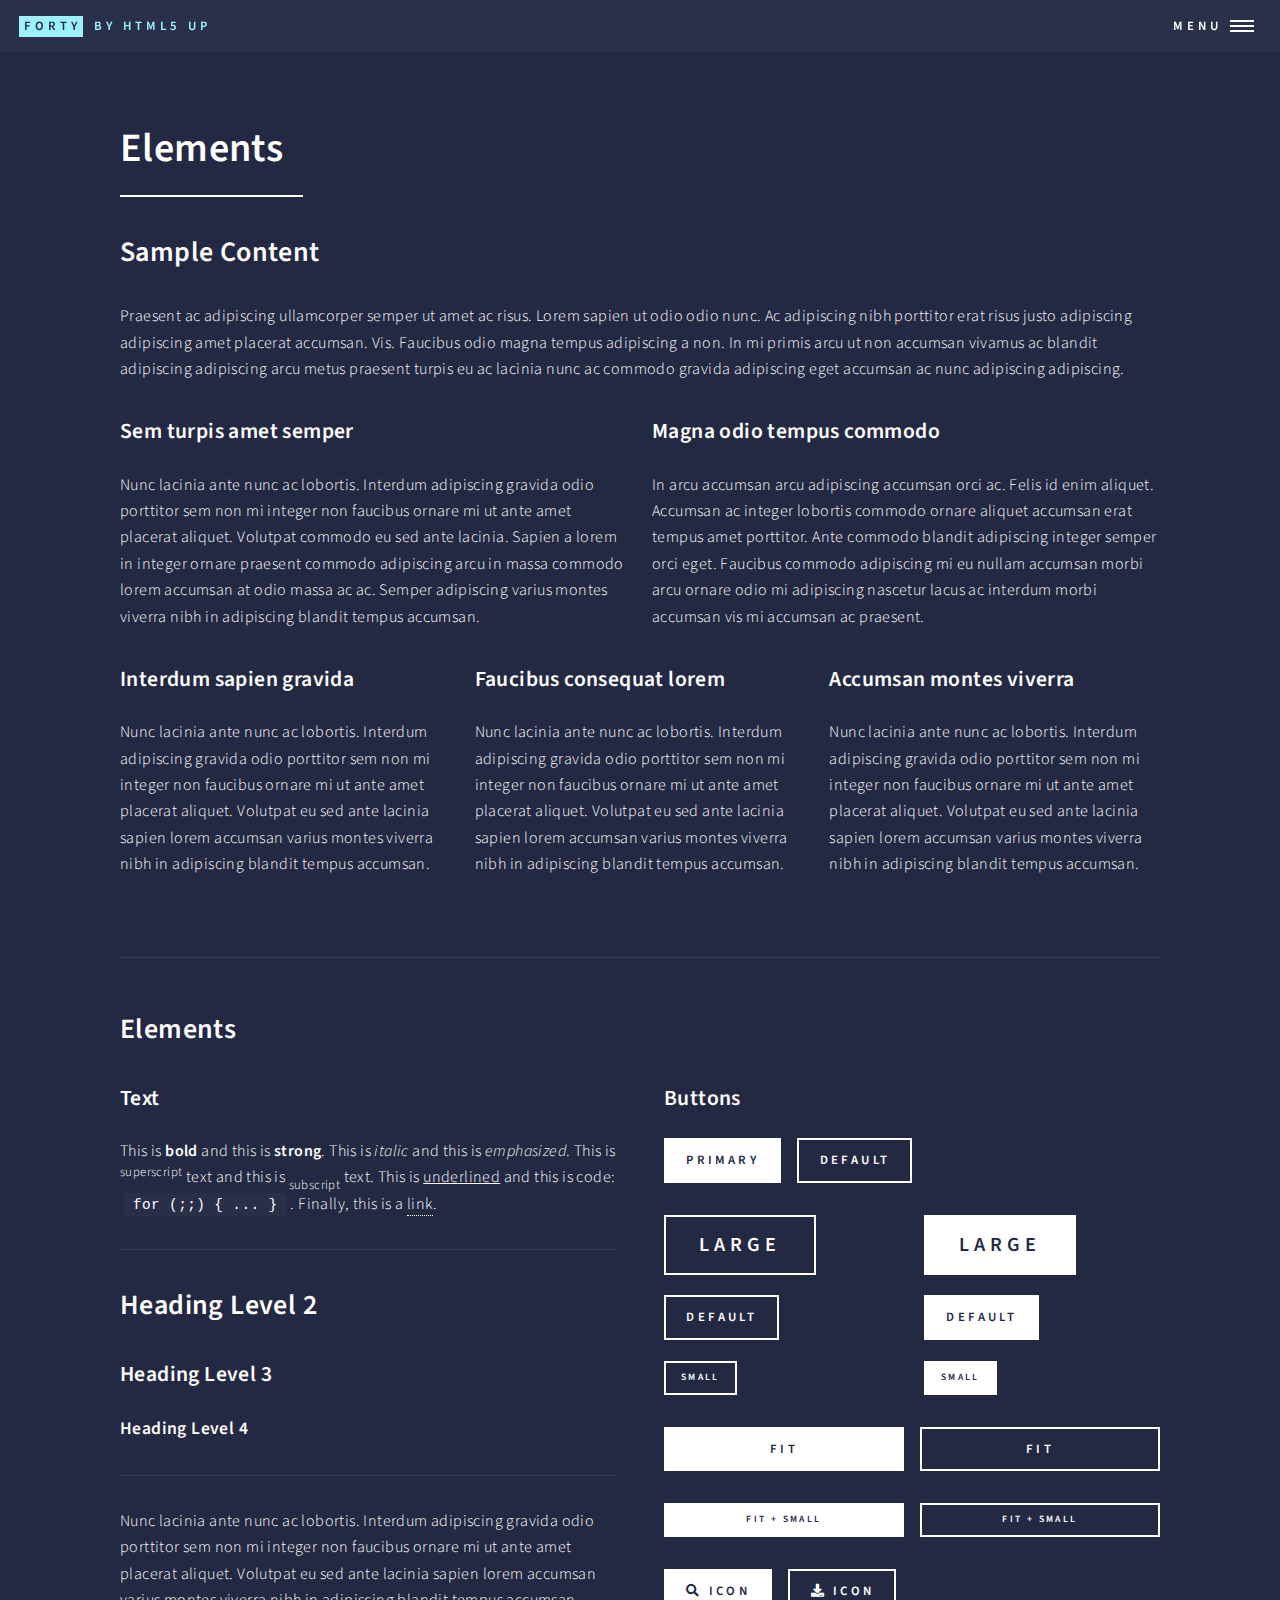
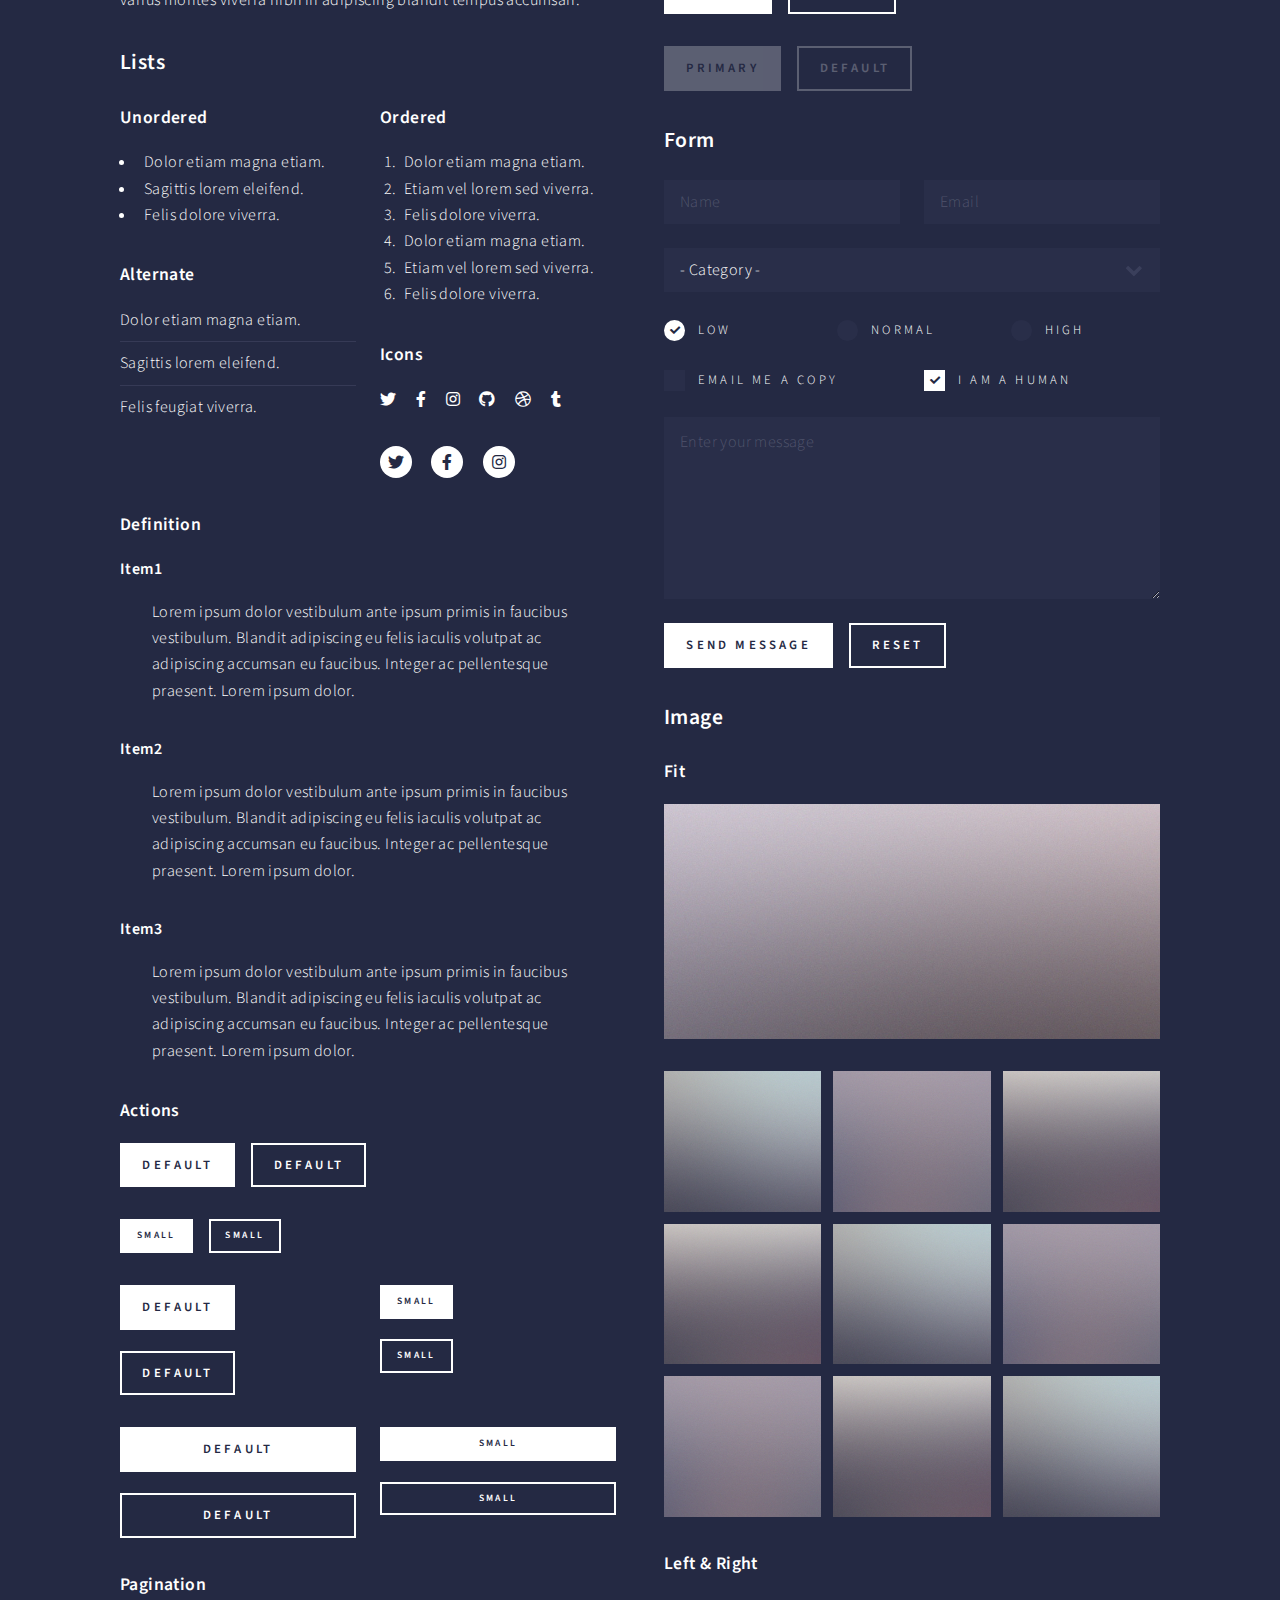
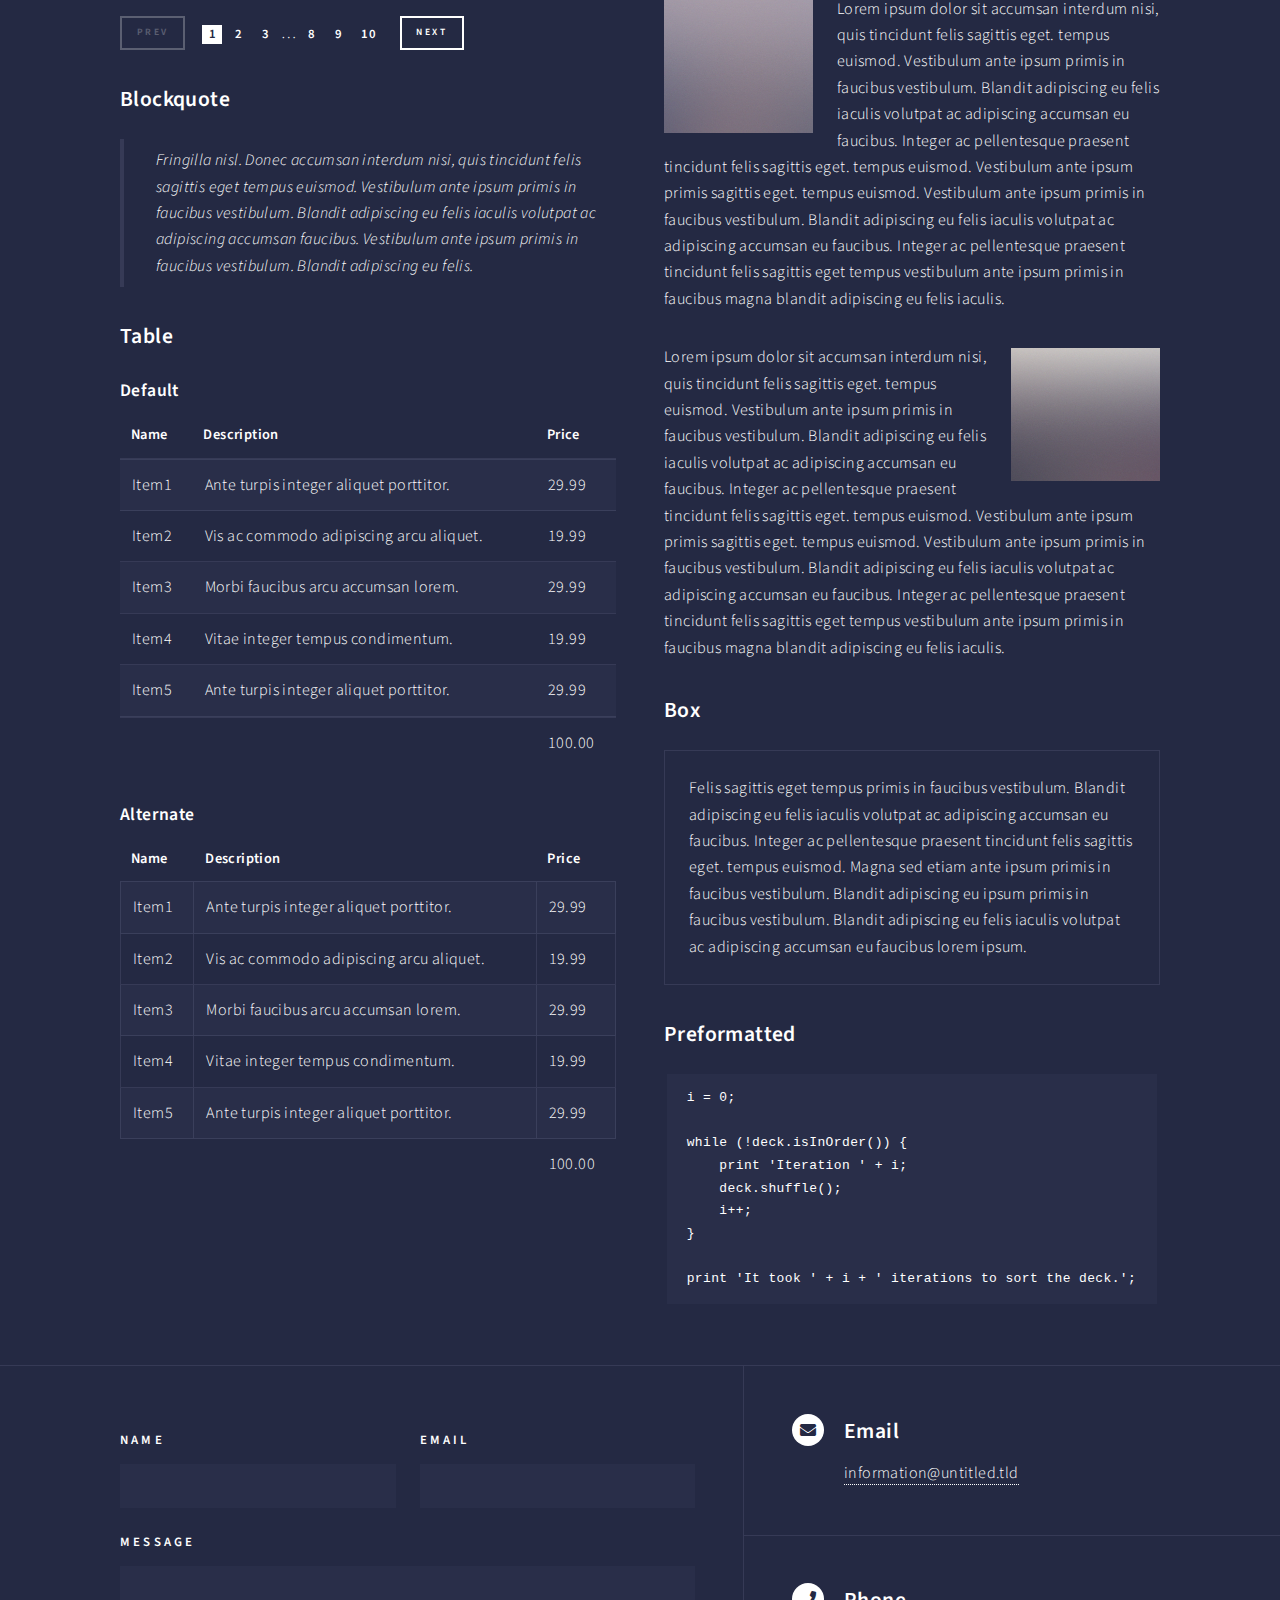
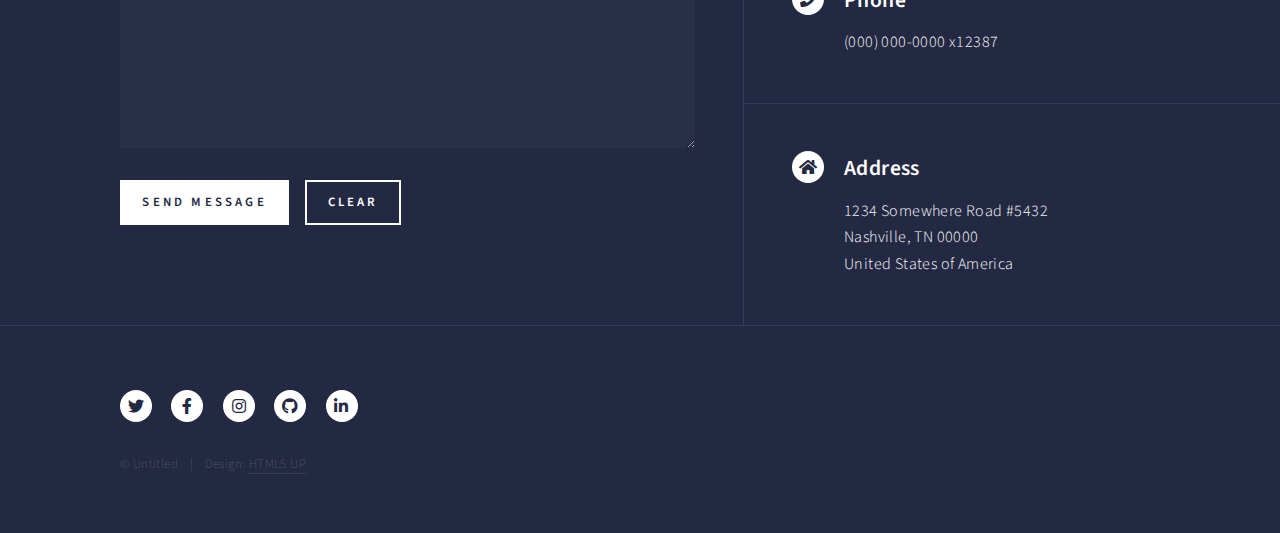
==== elements.html @ a2dc56c3 "update das pastas do template" ====
<!DOCTYPE HTML>
<!--
	Forty by HTML5 UP
	html5up.net | @ajlkn
	Free for personal and commercial use under the CCA 3.0 license (html5up.net/license)
-->
<html>
	<head>
		<title>Elements - Forty by HTML5 UP</title>
		<meta charset="utf-8" />
		<meta name="viewport" content="width=device-width, initial-scale=1, user-scalable=no" />
		<link rel="stylesheet" href="assets/css/main.css" />
		<noscript><link rel="stylesheet" href="assets/css/noscript.css" /></noscript>
	</head>
	<body class="is-preload">

		<!-- Wrapper -->
			<div id="wrapper">

				<!-- Header -->
					<header id="header">
						<a href="index.html" class="logo"><strong>Forty</strong> <span>by HTML5 UP</span></a>
						<nav>
							<a href="#menu">Menu</a>
						</nav>
					</header>

				<!-- Menu -->
					<nav id="menu">
						<ul class="links">
							<li><a href="index.html">Home</a></li>
							<li><a href="landing.html">Landing</a></li>
							<li><a href="generic.html">Generic</a></li>
							<li><a href="elements.html">Elements</a></li>
						</ul>
						<ul class="actions stacked">
							<li><a href="#" class="button primary fit">Get Started</a></li>
							<li><a href="#" class="button fit">Log In</a></li>
						</ul>
					</nav>

				<!-- Main -->
					<div id="main" class="alt">

						<!-- One -->
							<section id="one">
								<div class="inner">
									<header class="major">
										<h1>Elements</h1>
									</header>

									<!-- Content -->
										<h2 id="content">Sample Content</h2>
										<p>Praesent ac adipiscing ullamcorper semper ut amet ac risus. Lorem sapien ut odio odio nunc. Ac adipiscing nibh porttitor erat risus justo adipiscing adipiscing amet placerat accumsan. Vis. Faucibus odio magna tempus adipiscing a non. In mi primis arcu ut non accumsan vivamus ac blandit adipiscing adipiscing arcu metus praesent turpis eu ac lacinia nunc ac commodo gravida adipiscing eget accumsan ac nunc adipiscing adipiscing.</p>
										<div class="row">
											<div class="col-6 col-12-small">
												<h3>Sem turpis amet semper</h3>
												<p>Nunc lacinia ante nunc ac lobortis. Interdum adipiscing gravida odio porttitor sem non mi integer non faucibus ornare mi ut ante amet placerat aliquet. Volutpat commodo eu sed ante lacinia. Sapien a lorem in integer ornare praesent commodo adipiscing arcu in massa commodo lorem accumsan at odio massa ac ac. Semper adipiscing varius montes viverra nibh in adipiscing blandit tempus accumsan.</p>
											</div>
											<div class="col-6 col-12-small">
												<h3>Magna odio tempus commodo</h3>
												<p>In arcu accumsan arcu adipiscing accumsan orci ac. Felis id enim aliquet. Accumsan ac integer lobortis commodo ornare aliquet accumsan erat tempus amet porttitor. Ante commodo blandit adipiscing integer semper orci eget. Faucibus commodo adipiscing mi eu nullam accumsan morbi arcu ornare odio mi adipiscing nascetur lacus ac interdum morbi accumsan vis mi accumsan ac praesent.</p>
											</div>
											<!-- Break -->
											<div class="col-4 col-12-medium">
												<h3>Interdum sapien gravida</h3>
												<p>Nunc lacinia ante nunc ac lobortis. Interdum adipiscing gravida odio porttitor sem non mi integer non faucibus ornare mi ut ante amet placerat aliquet. Volutpat eu sed ante lacinia sapien lorem accumsan varius montes viverra nibh in adipiscing blandit tempus accumsan.</p>
											</div>
											<div class="col-4 col-12-medium">
												<h3>Faucibus consequat lorem</h3>
												<p>Nunc lacinia ante nunc ac lobortis. Interdum adipiscing gravida odio porttitor sem non mi integer non faucibus ornare mi ut ante amet placerat aliquet. Volutpat eu sed ante lacinia sapien lorem accumsan varius montes viverra nibh in adipiscing blandit tempus accumsan.</p>
											</div>
											<div class="col-4 col-12-medium">
												<h3>Accumsan montes viverra</h3>
												<p>Nunc lacinia ante nunc ac lobortis. Interdum adipiscing gravida odio porttitor sem non mi integer non faucibus ornare mi ut ante amet placerat aliquet. Volutpat eu sed ante lacinia sapien lorem accumsan varius montes viverra nibh in adipiscing blandit tempus accumsan.</p>
											</div>
										</div>

									<hr class="major" />

									<!-- Elements -->
										<h2 id="elements">Elements</h2>
										<div class="row gtr-200">
											<div class="col-6 col-12-medium">

												<!-- Text stuff -->
													<h3>Text</h3>
													<p>This is <b>bold</b> and this is <strong>strong</strong>. This is <i>italic</i> and this is <em>emphasized</em>.
													This is <sup>superscript</sup> text and this is <sub>subscript</sub> text.
													This is <u>underlined</u> and this is code: <code>for (;;) { ... }</code>.
													Finally, this is a <a href="#">link</a>.</p>
													<hr />
													<h2>Heading Level 2</h2>
													<h3>Heading Level 3</h3>
													<h4>Heading Level 4</h4>
													<hr />
													<p>Nunc lacinia ante nunc ac lobortis. Interdum adipiscing gravida odio porttitor sem non mi integer non faucibus ornare mi ut ante amet placerat aliquet. Volutpat eu sed ante lacinia sapien lorem accumsan varius montes viverra nibh in adipiscing blandit tempus accumsan.</p>

												<!-- Lists -->
													<h3>Lists</h3>
													<div class="row">
														<div class="col-6 col-12-small">

															<h4>Unordered</h4>
															<ul>
																<li>Dolor etiam magna etiam.</li>
																<li>Sagittis lorem eleifend.</li>
																<li>Felis dolore viverra.</li>
															</ul>

															<h4>Alternate</h4>
															<ul class="alt">
																<li>Dolor etiam magna etiam.</li>
																<li>Sagittis lorem eleifend.</li>
																<li>Felis feugiat viverra.</li>
															</ul>

														</div>
														<div class="col-6 col-12-small">

															<h4>Ordered</h4>
															<ol>
																<li>Dolor etiam magna etiam.</li>
																<li>Etiam vel lorem sed viverra.</li>
																<li>Felis dolore viverra.</li>
																<li>Dolor etiam magna etiam.</li>
																<li>Etiam vel lorem sed viverra.</li>
																<li>Felis dolore viverra.</li>
															</ol>

															<h4>Icons</h4>
															<ul class="icons">
																<li><a href="#" class="icon brands fa-twitter"><span class="label">Twitter</span></a></li>
																<li><a href="#" class="icon brands fa-facebook-f"><span class="label">Facebook</span></a></li>
																<li><a href="#" class="icon brands fa-instagram"><span class="label">Instagram</span></a></li>
																<li><a href="#" class="icon brands fa-github"><span class="label">Github</span></a></li>
																<li><a href="#" class="icon brands fa-dribbble"><span class="label">Dribbble</span></a></li>
																<li><a href="#" class="icon brands fa-tumblr"><span class="label">Tumblr</span></a></li>
															</ul>
															<ul class="icons">
																<li><a href="#" class="icon brands alt fa-twitter"><span class="label">Twitter</span></a></li>
																<li><a href="#" class="icon brands alt fa-facebook-f"><span class="label">Facebook</span></a></li>
																<li><a href="#" class="icon brands alt fa-instagram"><span class="label">Instagram</span></a></li>
															</ul>

														</div>
													</div>
													<h4>Definition</h4>
													<dl>
														<dt>Item1</dt>
														<dd>
															<p>Lorem ipsum dolor vestibulum ante ipsum primis in faucibus vestibulum. Blandit adipiscing eu felis iaculis volutpat ac adipiscing accumsan eu faucibus. Integer ac pellentesque praesent. Lorem ipsum dolor.</p>
														</dd>
														<dt>Item2</dt>
														<dd>
															<p>Lorem ipsum dolor vestibulum ante ipsum primis in faucibus vestibulum. Blandit adipiscing eu felis iaculis volutpat ac adipiscing accumsan eu faucibus. Integer ac pellentesque praesent. Lorem ipsum dolor.</p>
														</dd>
														<dt>Item3</dt>
														<dd>
															<p>Lorem ipsum dolor vestibulum ante ipsum primis in faucibus vestibulum. Blandit adipiscing eu felis iaculis volutpat ac adipiscing accumsan eu faucibus. Integer ac pellentesque praesent. Lorem ipsum dolor.</p>
														</dd>
													</dl>

													<h4>Actions</h4>
													<ul class="actions">
														<li><a href="#" class="button primary">Default</a></li>
														<li><a href="#" class="button">Default</a></li>
													</ul>
													<ul class="actions small">
														<li><a href="#" class="button primary small">Small</a></li>
														<li><a href="#" class="button small">Small</a></li>
													</ul>
													<div class="row">
														<div class="col-6 col-12-small">
															<ul class="actions stacked">
																<li><a href="#" class="button primary">Default</a></li>
																<li><a href="#" class="button">Default</a></li>
															</ul>
														</div>
														<div class="col-6 col-12-small">
															<ul class="actions stacked">
																<li><a href="#" class="button primary small">Small</a></li>
																<li><a href="#" class="button small">Small</a></li>
															</ul>
														</div>
														<div class="col-6 col-12-small">
															<ul class="actions stacked">
																<li><a href="#" class="button primary fit">Default</a></li>
																<li><a href="#" class="button fit">Default</a></li>
															</ul>
														</div>
														<div class="col-6 col-12-small">
															<ul class="actions stacked">
																<li><a href="#" class="button primary small fit">Small</a></li>
																<li><a href="#" class="button small fit">Small</a></li>
															</ul>
														</div>
													</div>

													<h4>Pagination</h4>
													<ul class="pagination">
														<li><span class="button small disabled">Prev</span></li>
														<li><a href="#" class="page active">1</a></li>
														<li><a href="#" class="page">2</a></li>
														<li><a href="#" class="page">3</a></li>
														<li><span>&hellip;</span></li>
														<li><a href="#" class="page">8</a></li>
														<li><a href="#" class="page">9</a></li>
														<li><a href="#" class="page">10</a></li>
														<li><a href="#" class="button small">Next</a></li>
													</ul>

												<!-- Blockquote -->
													<h3>Blockquote</h3>
													<blockquote>Fringilla nisl. Donec accumsan interdum nisi, quis tincidunt felis sagittis eget tempus euismod. Vestibulum ante ipsum primis in faucibus vestibulum. Blandit adipiscing eu felis iaculis volutpat ac adipiscing accumsan faucibus. Vestibulum ante ipsum primis in faucibus vestibulum. Blandit adipiscing eu felis.</blockquote>

												<!-- Table -->
													<h3>Table</h3>

													<h4>Default</h4>
													<div class="table-wrapper">
														<table>
															<thead>
																<tr>
																	<th>Name</th>
																	<th>Description</th>
																	<th>Price</th>
																</tr>
															</thead>
															<tbody>
																<tr>
																	<td>Item1</td>
																	<td>Ante turpis integer aliquet porttitor.</td>
																	<td>29.99</td>
																</tr>
																<tr>
																	<td>Item2</td>
																	<td>Vis ac commodo adipiscing arcu aliquet.</td>
																	<td>19.99</td>
																</tr>
																<tr>
																	<td>Item3</td>
																	<td> Morbi faucibus arcu accumsan lorem.</td>
																	<td>29.99</td>
																</tr>
																<tr>
																	<td>Item4</td>
																	<td>Vitae integer tempus condimentum.</td>
																	<td>19.99</td>
																</tr>
																<tr>
																	<td>Item5</td>
																	<td>Ante turpis integer aliquet porttitor.</td>
																	<td>29.99</td>
																</tr>
															</tbody>
															<tfoot>
																<tr>
																	<td colspan="2"></td>
																	<td>100.00</td>
																</tr>
															</tfoot>
														</table>
													</div>

													<h4>Alternate</h4>
													<div class="table-wrapper">
														<table class="alt">
															<thead>
																<tr>
																	<th>Name</th>
																	<th>Description</th>
																	<th>Price</th>
																</tr>
															</thead>
															<tbody>
																<tr>
																	<td>Item1</td>
																	<td>Ante turpis integer aliquet porttitor.</td>
																	<td>29.99</td>
																</tr>
																<tr>
																	<td>Item2</td>
																	<td>Vis ac commodo adipiscing arcu aliquet.</td>
																	<td>19.99</td>
																</tr>
																<tr>
																	<td>Item3</td>
																	<td> Morbi faucibus arcu accumsan lorem.</td>
																	<td>29.99</td>
																</tr>
																<tr>
																	<td>Item4</td>
																	<td>Vitae integer tempus condimentum.</td>
																	<td>19.99</td>
																</tr>
																<tr>
																	<td>Item5</td>
																	<td>Ante turpis integer aliquet porttitor.</td>
																	<td>29.99</td>
																</tr>
															</tbody>
															<tfoot>
																<tr>
																	<td colspan="2"></td>
																	<td>100.00</td>
																</tr>
															</tfoot>
														</table>
													</div>

											</div>
											<div class="col-6 col-12-medium">

												<!-- Buttons -->
													<h3>Buttons</h3>
													<ul class="actions">
														<li><a href="#" class="button primary">Primary</a></li>
														<li><a href="#" class="button">Default</a></li>
													</ul>
													<div class="row">
														<div class="col-6 col-12-xsmall">
															<ul class="actions stacked">
																<li><a href="#" class="button large">Large</a></li>
																<li><a href="#" class="button">Default</a></li>
																<li><a href="#" class="button small">Small</a></li>
															</ul>
														</div>
														<div class="col-6 col-12-xsmall">
															<ul class="actions stacked">
																<li><a href="#" class="button primary large">Large</a></li>
																<li><a href="#" class="button primary">Default</a></li>
																<li><a href="#" class="button primary small">Small</a></li>
															</ul>
														</div>
													</div>
													<ul class="actions fit">
														<li><a href="#" class="button primary fit">Fit</a></li>
														<li><a href="#" class="button fit">Fit</a></li>
													</ul>
													<ul class="actions fit small">
														<li><a href="#" class="button primary fit small">Fit + Small</a></li>
														<li><a href="#" class="button fit small">Fit + Small</a></li>
													</ul>
													<ul class="actions">
														<li><a href="#" class="button primary icon solid fa-search">Icon</a></li>
														<li><a href="#" class="button icon solid fa-download">Icon</a></li>
													</ul>
													<ul class="actions">
														<li><span class="button primary disabled">Primary</span></li>
														<li><span class="button disabled">Default</span></li>
													</ul>

												<!-- Form -->
													<h3>Form</h3>

													<form method="post" action="#">
														<div class="row gtr-uniform">
															<div class="col-6 col-12-xsmall">
																<input type="text" name="demo-name" id="demo-name" value="" placeholder="Name" />
															</div>
															<div class="col-6 col-12-xsmall">
																<input type="email" name="demo-email" id="demo-email" value="" placeholder="Email" />
															</div>
															<!-- Break -->
															<div class="col-12">
																<select name="demo-category" id="demo-category">
																	<option value="">- Category -</option>
																	<option value="1">Manufacturing</option>
																	<option value="1">Shipping</option>
																	<option value="1">Administration</option>
																	<option value="1">Human Resources</option>
																</select>
															</div>
															<!-- Break -->
															<div class="col-4 col-12-small">
																<input type="radio" id="demo-priority-low" name="demo-priority" checked>
																<label for="demo-priority-low">Low</label>
															</div>
															<div class="col-4 col-12-small">
																<input type="radio" id="demo-priority-normal" name="demo-priority">
																<label for="demo-priority-normal">Normal</label>
															</div>
															<div class="col-4 col-12-small">
																<input type="radio" id="demo-priority-high" name="demo-priority">
																<label for="demo-priority-high">High</label>
															</div>
															<!-- Break -->
															<div class="col-6 col-12-small">
																<input type="checkbox" id="demo-copy" name="demo-copy">
																<label for="demo-copy">Email me a copy</label>
															</div>
															<div class="col-6 col-12-small">
																<input type="checkbox" id="demo-human" name="demo-human" checked>
																<label for="demo-human">I am a human</label>
															</div>
															<!-- Break -->
															<div class="col-12">
																<textarea name="demo-message" id="demo-message" placeholder="Enter your message" rows="6"></textarea>
															</div>
															<!-- Break -->
															<div class="col-12">
																<ul class="actions">
																	<li><input type="submit" value="Send Message" class="primary" /></li>
																	<li><input type="reset" value="Reset" /></li>
																</ul>
															</div>
														</div>
													</form>

												<!-- Image -->
													<h3>Image</h3>

													<h4>Fit</h4>
													<span class="image fit"><img src="images/pic03.jpg" alt="" /></span>
													<div class="box alt">
														<div class="row gtr-50 gtr-uniform">
															<div class="col-4"><span class="image fit"><img src="images/pic08.jpg" alt="" /></span></div>
															<div class="col-4"><span class="image fit"><img src="images/pic09.jpg" alt="" /></span></div>
															<div class="col-4"><span class="image fit"><img src="images/pic10.jpg" alt="" /></span></div>
															<!-- Break -->
															<div class="col-4"><span class="image fit"><img src="images/pic10.jpg" alt="" /></span></div>
															<div class="col-4"><span class="image fit"><img src="images/pic08.jpg" alt="" /></span></div>
															<div class="col-4"><span class="image fit"><img src="images/pic09.jpg" alt="" /></span></div>
															<!-- Break -->
															<div class="col-4"><span class="image fit"><img src="images/pic09.jpg" alt="" /></span></div>
															<div class="col-4"><span class="image fit"><img src="images/pic10.jpg" alt="" /></span></div>
															<div class="col-4"><span class="image fit"><img src="images/pic08.jpg" alt="" /></span></div>
														</div>
													</div>

													<h4>Left &amp; Right</h4>
													<p><span class="image left"><img src="images/pic09.jpg" alt="" /></span>Lorem ipsum dolor sit accumsan interdum nisi, quis tincidunt felis sagittis eget. tempus euismod. Vestibulum ante ipsum primis in faucibus vestibulum. Blandit adipiscing eu felis iaculis volutpat ac adipiscing accumsan eu faucibus. Integer ac pellentesque praesent tincidunt felis sagittis eget. tempus euismod. Vestibulum ante ipsum primis sagittis eget. tempus euismod. Vestibulum ante ipsum primis in faucibus vestibulum. Blandit adipiscing eu felis iaculis volutpat ac adipiscing accumsan eu faucibus. Integer ac pellentesque praesent tincidunt felis sagittis eget tempus vestibulum ante ipsum primis in faucibus magna blandit adipiscing eu felis iaculis.</p>
													<p><span class="image right"><img src="images/pic10.jpg" alt="" /></span>Lorem ipsum dolor sit accumsan interdum nisi, quis tincidunt felis sagittis eget. tempus euismod. Vestibulum ante ipsum primis in faucibus vestibulum. Blandit adipiscing eu felis iaculis volutpat ac adipiscing accumsan eu faucibus. Integer ac pellentesque praesent tincidunt felis sagittis eget. tempus euismod. Vestibulum ante ipsum primis sagittis eget. tempus euismod. Vestibulum ante ipsum primis in faucibus vestibulum. Blandit adipiscing eu felis iaculis volutpat ac adipiscing accumsan eu faucibus. Integer ac pellentesque praesent tincidunt felis sagittis eget tempus vestibulum ante ipsum primis in faucibus magna blandit adipiscing eu felis iaculis.</p>

												<!-- Box -->
													<h3>Box</h3>
													<div class="box">
														<p>Felis sagittis eget tempus primis in faucibus vestibulum. Blandit adipiscing eu felis iaculis volutpat ac adipiscing accumsan eu faucibus. Integer ac pellentesque praesent tincidunt felis sagittis eget. tempus euismod. Magna sed etiam ante ipsum primis in faucibus vestibulum. Blandit adipiscing eu ipsum primis in faucibus vestibulum. Blandit adipiscing eu felis iaculis volutpat ac adipiscing accumsan eu faucibus lorem ipsum.</p>
													</div>

												<!-- Preformatted Code -->
													<h3>Preformatted</h3>
													<pre><code>i = 0;

while (!deck.isInOrder()) {
    print 'Iteration ' + i;
    deck.shuffle();
    i++;
}

print 'It took ' + i + ' iterations to sort the deck.';
</code></pre>

											</div>
										</div>

								</div>
							</section>

					</div>

				<!-- Contact -->
					<section id="contact">
						<div class="inner">
							<section>
								<form method="post" action="#">
									<div class="fields">
										<div class="field half">
											<label for="name">Name</label>
											<input type="text" name="name" id="name" />
										</div>
										<div class="field half">
											<label for="email">Email</label>
											<input type="text" name="email" id="email" />
										</div>
										<div class="field">
											<label for="message">Message</label>
											<textarea name="message" id="message" rows="6"></textarea>
										</div>
									</div>
									<ul class="actions">
										<li><input type="submit" value="Send Message" class="primary" /></li>
										<li><input type="reset" value="Clear" /></li>
									</ul>
								</form>
							</section>
							<section class="split">
								<section>
									<div class="contact-method">
										<span class="icon solid alt fa-envelope"></span>
										<h3>Email</h3>
										<a href="#">information@untitled.tld</a>
									</div>
								</section>
								<section>
									<div class="contact-method">
										<span class="icon solid alt fa-phone"></span>
										<h3>Phone</h3>
										<span>(000) 000-0000 x12387</span>
									</div>
								</section>
								<section>
									<div class="contact-method">
										<span class="icon solid alt fa-home"></span>
										<h3>Address</h3>
										<span>1234 Somewhere Road #5432<br />
										Nashville, TN 00000<br />
										United States of America</span>
									</div>
								</section>
							</section>
						</div>
					</section>

				<!-- Footer -->
					<footer id="footer">
						<div class="inner">
							<ul class="icons">
								<li><a href="#" class="icon brands alt fa-twitter"><span class="label">Twitter</span></a></li>
								<li><a href="#" class="icon brands alt fa-facebook-f"><span class="label">Facebook</span></a></li>
								<li><a href="#" class="icon brands alt fa-instagram"><span class="label">Instagram</span></a></li>
								<li><a href="#" class="icon brands alt fa-github"><span class="label">GitHub</span></a></li>
								<li><a href="#" class="icon brands alt fa-linkedin-in"><span class="label">LinkedIn</span></a></li>
							</ul>
							<ul class="copyright">
								<li>&copy; Untitled</li><li>Design: <a href="https://html5up.net">HTML5 UP</a></li>
							</ul>
						</div>
					</footer>

			</div>

		<!-- Scripts -->
			<script src="assets/js/jquery.min.js"></script>
			<script src="assets/js/jquery.scrolly.min.js"></script>
			<script src="assets/js/jquery.scrollex.min.js"></script>
			<script src="assets/js/browser.min.js"></script>
			<script src="assets/js/breakpoints.min.js"></script>
			<script src="assets/js/util.js"></script>
			<script src="assets/js/main.js"></script>

	</body>
</html>
---- assets/css/main.css ----
@import url(fontawesome-all.min.css);
@import url("https://fonts.googleapis.com/css?family=Source+Sans+Pro:300,300italic,600,600italic");

/*
	Forty by HTML5 UP
	html5up.net | @ajlkn
	Free for personal and commercial use under the CCA 3.0 license (html5up.net/license)
*/

html, body, div, span, applet, object,
iframe, h1, h2, h3, h4, h5, h6, p, blockquote,
pre, a, abbr, acronym, address, big, cite,
code, del, dfn, em, img, ins, kbd, q, s, samp,
small, strike, strong, sub, sup, tt, var, b,
u, i, center, dl, dt, dd, ol, ul, li, fieldset,
form, label, legend, table, caption, tbody,
tfoot, thead, tr, th, td, article, aside,
canvas, details, embed, figure, figcaption,
footer, header, hgroup, menu, nav, output, ruby,
section, summary, time, mark, audio, video {
	margin: 0;
	padding: 0;
	border: 0;
	font-size: 100%;
	font: inherit;
	vertical-align: baseline;}

article, aside, details, figcaption, figure,
footer, header, hgroup, menu, nav, section {
	display: block;}

body {
	line-height: 1;
}

ol, ul {
	list-style: none;
}

blockquote, q {
	quotes: none;
}

	blockquote:before, blockquote:after, q:before, q:after {
		content: '';
		content: none;
	}

table {
	border-collapse: collapse;
	border-spacing: 0;
}

body {
	-webkit-text-size-adjust: none;
}

mark {
	background-color: transparent;
	color: inherit;
}

input::-moz-focus-inner {
	border: 0;
	padding: 0;
}

input, select, textarea {
	-moz-appearance: none;
	-webkit-appearance: none;
	-ms-appearance: none;
	appearance: none;
}

/* Basic */

	@-ms-viewport {
		width: device-width;
	}

	body {
		-ms-overflow-style: scrollbar;
	}

	@media screen and (max-width: 480px) {

		html, body {
			min-width: 320px;
		}

	}

	html {
		box-sizing: border-box;
	}

	*, *:before, *:after {
		box-sizing: inherit;
	}

	body {
		background: #242943;
	}

		body.is-preload *, body.is-preload *:before, body.is-preload *:after {
			-moz-animation: none !important;
			-webkit-animation: none !important;
			-ms-animation: none !important;
			animation: none !important;
			-moz-transition: none !important;
			-webkit-transition: none !important;
			-ms-transition: none !important;
			transition: none !important;
		}

/* Type */

	body, input, select, textarea {
		color: #ffffff;
		font-family: "Source Sans Pro", Helvetica, sans-serif;
		font-size: 17pt;
		font-weight: 300;
		letter-spacing: 0.025em;
		line-height: 1.65;
	}

		@media screen and (max-width: 1680px) {

			body, input, select, textarea {
				font-size: 14pt;
			}

		}

		@media screen and (max-width: 1280px) {

			body, input, select, textarea {
				font-size: 12pt;
			}

		}

		@media screen and (max-width: 360px) {

			body, input, select, textarea {
				font-size: 11pt;
			}

		}

	a {
		-moz-transition: color 0.2s ease-in-out, border-bottom-color 0.2s ease-in-out;
		-webkit-transition: color 0.2s ease-in-out, border-bottom-color 0.2s ease-in-out;
		-ms-transition: color 0.2s ease-in-out, border-bottom-color 0.2s ease-in-out;
		transition: color 0.2s ease-in-out, border-bottom-color 0.2s ease-in-out;
		border-bottom: dotted 1px;
		color: inherit;
		text-decoration: none;
	}

		a:hover {
			border-bottom-color: transparent;
			color: #9bf1ff !important;
		}

		a:active {
			color: #53e3fb !important;
		}

	strong, b {
		color: #ffffff;
		font-weight: 600;
	}

	em, i {
		font-style: italic;
	}

	p {
		margin: 0 0 2em 0;
	}

	h1, h2, h3, h4, h5, h6 {
		color: #ffffff;
		font-weight: 600;
		line-height: 1.65;
		margin: 0 0 1em 0;
	}

		h1 a, h2 a, h3 a, h4 a, h5 a, h6 a {
			color: inherit;
			border-bottom: 0;
		}

	h1 {
		font-size: 2.5em;
	}

	h2 {
		font-size: 1.75em;
	}

	h3 {
		font-size: 1.35em;
	}

	h4 {
		font-size: 1.1em;
	}

	h5 {
		font-size: 0.9em;
	}

	h6 {
		font-size: 0.7em;
	}

	@media screen and (max-width: 736px) {

		h1 {
			font-size: 2em;
		}

		h2 {
			font-size: 1.5em;
		}

		h3 {
			font-size: 1.25em;
		}

	}

	sub {
		font-size: 0.8em;
		position: relative;
		top: 0.5em;
	}

	sup {
		font-size: 0.8em;
		position: relative;
		top: -0.5em;
	}

	blockquote {
		border-left: solid 4px rgba(212, 212, 255, 0.1);
		font-style: italic;
		margin: 0 0 2em 0;
		padding: 0.5em 0 0.5em 2em;
	}

	code {
		background: rgba(212, 212, 255, 0.035);
		font-family: "Courier New", monospace;
		font-size: 0.9em;
		margin: 0 0.25em;
		padding: 0.25em 0.65em;
	}

	pre {
		-webkit-overflow-scrolling: touch;
		font-family: "Courier New", monospace;
		font-size: 0.9em;
		margin: 0 0 2em 0;
	}

		pre code {
			display: block;
			line-height: 1.75;
			padding: 1em 1.5em;
			overflow-x: auto;
		}

	hr {
		border: 0;
		border-bottom: solid 1px rgba(212, 212, 255, 0.1);
		margin: 2em 0;
	}

		hr.major {
			margin: 3em 0;
		}

	.align-left {
		text-align: left;
	}

	.align-center {
		text-align: center;
	}

	.align-right {
		text-align: right;
	}

/* Row */

	.row {
		display: flex;
		flex-wrap: wrap;
		box-sizing: border-box;
		align-items: stretch;
	}

		.row > * {
			box-sizing: border-box;
		}

		.row.gtr-uniform > * > :last-child {
			margin-bottom: 0;
		}

		.row.aln-left {
			justify-content: flex-start;
		}

		.row.aln-center {
			justify-content: center;
		}

		.row.aln-right {
			justify-content: flex-end;
		}

		.row.aln-top {
			align-items: flex-start;
		}

		.row.aln-middle {
			align-items: center;
		}

		.row.aln-bottom {
			align-items: flex-end;
		}

		.row > .imp {
			order: -1;
		}

		.row > .col-1 {
			width: 8.33333%;
		}

		.row > .off-1 {
			margin-left: 8.33333%;
		}

		.row > .col-2 {
			width: 16.66667%;
		}

		.row > .off-2 {
			margin-left: 16.66667%;
		}

		.row > .col-3 {
			width: 25%;
		}

		.row > .off-3 {
			margin-left: 25%;
		}

		.row > .col-4 {
			width: 33.33333%;
		}

		.row > .off-4 {
			margin-left: 33.33333%;
		}

		.row > .col-5 {
			width: 41.66667%;
		}

		.row > .off-5 {
			margin-left: 41.66667%;
		}

		.row > .col-6 {
			width: 50%;
		}

		.row > .off-6 {
			margin-left: 50%;
		}

		.row > .col-7 {
			width: 58.33333%;
		}

		.row > .off-7 {
			margin-left: 58.33333%;
		}

		.row > .col-8 {
			width: 66.66667%;
		}

		.row > .off-8 {
			margin-left: 66.66667%;
		}

		.row > .col-9 {
			width: 75%;
		}

		.row > .off-9 {
			margin-left: 75%;
		}

		.row > .col-10 {
			width: 83.33333%;
		}

		.row > .off-10 {
			margin-left: 83.33333%;
		}

		.row > .col-11 {
			width: 91.66667%;
		}

		.row > .off-11 {
			margin-left: 91.66667%;
		}

		.row > .col-12 {
			width: 100%;
		}

		.row > .off-12 {
			margin-left: 100%;
		}

		.row.gtr-0 {
			margin-top: 0;
			margin-left: 0em;
		}

			.row.gtr-0 > * {
				padding: 0 0 0 0em;
			}

			.row.gtr-0.gtr-uniform {
				margin-top: 0em;
			}

				.row.gtr-0.gtr-uniform > * {
					padding-top: 0em;
				}

		.row.gtr-25 {
			margin-top: 0;
			margin-left: -0.5em;
		}

			.row.gtr-25 > * {
				padding: 0 0 0 0.5em;
			}

			.row.gtr-25.gtr-uniform {
				margin-top: -0.5em;
			}

				.row.gtr-25.gtr-uniform > * {
					padding-top: 0.5em;
				}

		.row.gtr-50 {
			margin-top: 0;
			margin-left: -1em;
		}

			.row.gtr-50 > * {
				padding: 0 0 0 1em;
			}

			.row.gtr-50.gtr-uniform {
				margin-top: -1em;
			}

				.row.gtr-50.gtr-uniform > * {
					padding-top: 1em;
				}

		.row {
			margin-top: 0;
			margin-left: -2em;
		}

			.row > * {
				padding: 0 0 0 2em;
			}

			.row.gtr-uniform {
				margin-top: -2em;
			}

				.row.gtr-uniform > * {
					padding-top: 2em;
				}

		.row.gtr-150 {
			margin-top: 0;
			margin-left: -3em;
		}

			.row.gtr-150 > * {
				padding: 0 0 0 3em;
			}

			.row.gtr-150.gtr-uniform {
				margin-top: -3em;
			}

				.row.gtr-150.gtr-uniform > * {
					padding-top: 3em;
				}

		.row.gtr-200 {
			margin-top: 0;
			margin-left: -4em;
		}

			.row.gtr-200 > * {
				padding: 0 0 0 4em;
			}

			.row.gtr-200.gtr-uniform {
				margin-top: -4em;
			}

				.row.gtr-200.gtr-uniform > * {
					padding-top: 4em;
				}

		@media screen and (max-width: 1680px) {

			.row {
				display: flex;
				flex-wrap: wrap;
				box-sizing: border-box;
				align-items: stretch;
			}

				.row > * {
					box-sizing: border-box;
				}

				.row.gtr-uniform > * > :last-child {
					margin-bottom: 0;
				}

				.row.aln-left {
					justify-content: flex-start;
				}

				.row.aln-center {
					justify-content: center;
				}

				.row.aln-right {
					justify-content: flex-end;
				}

				.row.aln-top {
					align-items: flex-start;
				}

				.row.aln-middle {
					align-items: center;
				}

				.row.aln-bottom {
					align-items: flex-end;
				}

				.row > .imp-xlarge {
					order: -1;
				}

				.row > .col-1-xlarge {
					width: 8.33333%;
				}

				.row > .off-1-xlarge {
					margin-left: 8.33333%;
				}

				.row > .col-2-xlarge {
					width: 16.66667%;
				}

				.row > .off-2-xlarge {
					margin-left: 16.66667%;
				}

				.row > .col-3-xlarge {
					width: 25%;
				}

				.row > .off-3-xlarge {
					margin-left: 25%;
				}

				.row > .col-4-xlarge {
					width: 33.33333%;
				}

				.row > .off-4-xlarge {
					margin-left: 33.33333%;
				}

				.row > .col-5-xlarge {
					width: 41.66667%;
				}

				.row > .off-5-xlarge {
					margin-left: 41.66667%;
				}

				.row > .col-6-xlarge {
					width: 50%;
				}

				.row > .off-6-xlarge {
					margin-left: 50%;
				}

				.row > .col-7-xlarge {
					width: 58.33333%;
				}

				.row > .off-7-xlarge {
					margin-left: 58.33333%;
				}

				.row > .col-8-xlarge {
					width: 66.66667%;
				}

				.row > .off-8-xlarge {
					margin-left: 66.66667%;
				}

				.row > .col-9-xlarge {
					width: 75%;
				}

				.row > .off-9-xlarge {
					margin-left: 75%;
				}

				.row > .col-10-xlarge {
					width: 83.33333%;
				}

				.row > .off-10-xlarge {
					margin-left: 83.33333%;
				}

				.row > .col-11-xlarge {
					width: 91.66667%;
				}

				.row > .off-11-xlarge {
					margin-left: 91.66667%;
				}

				.row > .col-12-xlarge {
					width: 100%;
				}

				.row > .off-12-xlarge {
					margin-left: 100%;
				}

				.row.gtr-0 {
					margin-top: 0;
					margin-left: 0em;
				}

					.row.gtr-0 > * {
						padding: 0 0 0 0em;
					}

					.row.gtr-0.gtr-uniform {
						margin-top: 0em;
					}

						.row.gtr-0.gtr-uniform > * {
							padding-top: 0em;
						}

				.row.gtr-25 {
					margin-top: 0;
					margin-left: -0.5em;
				}

					.row.gtr-25 > * {
						padding: 0 0 0 0.5em;
					}

					.row.gtr-25.gtr-uniform {
						margin-top: -0.5em;
					}

						.row.gtr-25.gtr-uniform > * {
							padding-top: 0.5em;
						}

				.row.gtr-50 {
					margin-top: 0;
					margin-left: -1em;
				}

					.row.gtr-50 > * {
						padding: 0 0 0 1em;
					}

					.row.gtr-50.gtr-uniform {
						margin-top: -1em;
					}

						.row.gtr-50.gtr-uniform > * {
							padding-top: 1em;
						}

				.row {
					margin-top: 0;
					margin-left: -2em;
				}

					.row > * {
						padding: 0 0 0 2em;
					}

					.row.gtr-uniform {
						margin-top: -2em;
					}

						.row.gtr-uniform > * {
							padding-top: 2em;
						}

				.row.gtr-150 {
					margin-top: 0;
					margin-left: -3em;
				}

					.row.gtr-150 > * {
						padding: 0 0 0 3em;
					}

					.row.gtr-150.gtr-uniform {
						margin-top: -3em;
					}

						.row.gtr-150.gtr-uniform > * {
							padding-top: 3em;
						}

				.row.gtr-200 {
					margin-top: 0;
					margin-left: -4em;
				}

					.row.gtr-200 > * {
						padding: 0 0 0 4em;
					}

					.row.gtr-200.gtr-uniform {
						margin-top: -4em;
					}

						.row.gtr-200.gtr-uniform > * {
							padding-top: 4em;
						}

		}

		@media screen and (max-width: 1280px) {

			.row {
				display: flex;
				flex-wrap: wrap;
				box-sizing: border-box;
				align-items: stretch;
			}

				.row > * {
					box-sizing: border-box;
				}

				.row.gtr-uniform > * > :last-child {
					margin-bottom: 0;
				}

				.row.aln-left {
					justify-content: flex-start;
				}

				.row.aln-center {
					justify-content: center;
				}

				.row.aln-right {
					justify-content: flex-end;
				}

				.row.aln-top {
					align-items: flex-start;
				}

				.row.aln-middle {
					align-items: center;
				}

				.row.aln-bottom {
					align-items: flex-end;
				}

				.row > .imp-large {
					order: -1;
				}

				.row > .col-1-large {
					width: 8.33333%;
				}

				.row > .off-1-large {
					margin-left: 8.33333%;
				}

				.row > .col-2-large {
					width: 16.66667%;
				}

				.row > .off-2-large {
					margin-left: 16.66667%;
				}

				.row > .col-3-large {
					width: 25%;
				}

				.row > .off-3-large {
					margin-left: 25%;
				}

				.row > .col-4-large {
					width: 33.33333%;
				}

				.row > .off-4-large {
					margin-left: 33.33333%;
				}

				.row > .col-5-large {
					width: 41.66667%;
				}

				.row > .off-5-large {
					margin-left: 41.66667%;
				}

				.row > .col-6-large {
					width: 50%;
				}

				.row > .off-6-large {
					margin-left: 50%;
				}

				.row > .col-7-large {
					width: 58.33333%;
				}

				.row > .off-7-large {
					margin-left: 58.33333%;
				}

				.row > .col-8-large {
					width: 66.66667%;
				}

				.row > .off-8-large {
					margin-left: 66.66667%;
				}

				.row > .col-9-large {
					width: 75%;
				}

				.row > .off-9-large {
					margin-left: 75%;
				}

				.row > .col-10-large {
					width: 83.33333%;
				}

				.row > .off-10-large {
					margin-left: 83.33333%;
				}

				.row > .col-11-large {
					width: 91.66667%;
				}

				.row > .off-11-large {
					margin-left: 91.66667%;
				}

				.row > .col-12-large {
					width: 100%;
				}

				.row > .off-12-large {
					margin-left: 100%;
				}

				.row.gtr-0 {
					margin-top: 0;
					margin-left: 0em;
				}

					.row.gtr-0 > * {
						padding: 0 0 0 0em;
					}

					.row.gtr-0.gtr-uniform {
						margin-top: 0em;
					}

						.row.gtr-0.gtr-uniform > * {
							padding-top: 0em;
						}

				.row.gtr-25 {
					margin-top: 0;
					margin-left: -0.375em;
				}

					.row.gtr-25 > * {
						padding: 0 0 0 0.375em;
					}

					.row.gtr-25.gtr-uniform {
						margin-top: -0.375em;
					}

						.row.gtr-25.gtr-uniform > * {
							padding-top: 0.375em;
						}

				.row.gtr-50 {
					margin-top: 0;
					margin-left: -0.75em;
				}

					.row.gtr-50 > * {
						padding: 0 0 0 0.75em;
					}

					.row.gtr-50.gtr-uniform {
						margin-top: -0.75em;
					}

						.row.gtr-50.gtr-uniform > * {
							padding-top: 0.75em;
						}

				.row {
					margin-top: 0;
					margin-left: -1.5em;
				}

					.row > * {
						padding: 0 0 0 1.5em;
					}

					.row.gtr-uniform {
						margin-top: -1.5em;
					}

						.row.gtr-uniform > * {
							padding-top: 1.5em;
						}

				.row.gtr-150 {
					margin-top: 0;
					margin-left: -2.25em;
				}

					.row.gtr-150 > * {
						padding: 0 0 0 2.25em;
					}

					.row.gtr-150.gtr-uniform {
						margin-top: -2.25em;
					}

						.row.gtr-150.gtr-uniform > * {
							padding-top: 2.25em;
						}

				.row.gtr-200 {
					margin-top: 0;
					margin-left: -3em;
				}

					.row.gtr-200 > * {
						padding: 0 0 0 3em;
					}

					.row.gtr-200.gtr-uniform {
						margin-top: -3em;
					}

						.row.gtr-200.gtr-uniform > * {
							padding-top: 3em;
						}

		}

		@media screen and (max-width: 980px) {

			.row {
				display: flex;
				flex-wrap: wrap;
				box-sizing: border-box;
				align-items: stretch;
			}

				.row > * {
					box-sizing: border-box;
				}

				.row.gtr-uniform > * > :last-child {
					margin-bottom: 0;
				}

				.row.aln-left {
					justify-content: flex-start;
				}

				.row.aln-center {
					justify-content: center;
				}

				.row.aln-right {
					justify-content: flex-end;
				}

				.row.aln-top {
					align-items: flex-start;
				}

				.row.aln-middle {
					align-items: center;
				}

				.row.aln-bottom {
					align-items: flex-end;
				}

				.row > .imp-medium {
					order: -1;
				}

				.row > .col-1-medium {
					width: 8.33333%;
				}

				.row > .off-1-medium {
					margin-left: 8.33333%;
				}

				.row > .col-2-medium {
					width: 16.66667%;
				}

				.row > .off-2-medium {
					margin-left: 16.66667%;
				}

				.row > .col-3-medium {
					width: 25%;
				}

				.row > .off-3-medium {
					margin-left: 25%;
				}

				.row > .col-4-medium {
					width: 33.33333%;
				}

				.row > .off-4-medium {
					margin-left: 33.33333%;
				}

				.row > .col-5-medium {
					width: 41.66667%;
				}

				.row > .off-5-medium {
					margin-left: 41.66667%;
				}

				.row > .col-6-medium {
					width: 50%;
				}

				.row > .off-6-medium {
					margin-left: 50%;
				}

				.row > .col-7-medium {
					width: 58.33333%;
				}

				.row > .off-7-medium {
					margin-left: 58.33333%;
				}

				.row > .col-8-medium {
					width: 66.66667%;
				}

				.row > .off-8-medium {
					margin-left: 66.66667%;
				}

				.row > .col-9-medium {
					width: 75%;
				}

				.row > .off-9-medium {
					margin-left: 75%;
				}

				.row > .col-10-medium {
					width: 83.33333%;
				}

				.row > .off-10-medium {
					margin-left: 83.33333%;
				}

				.row > .col-11-medium {
					width: 91.66667%;
				}

				.row > .off-11-medium {
					margin-left: 91.66667%;
				}

				.row > .col-12-medium {
					width: 100%;
				}

				.row > .off-12-medium {
					margin-left: 100%;
				}

				.row.gtr-0 {
					margin-top: 0;
					margin-left: 0em;
				}

					.row.gtr-0 > * {
						padding: 0 0 0 0em;
					}

					.row.gtr-0.gtr-uniform {
						margin-top: 0em;
					}

						.row.gtr-0.gtr-uniform > * {
							padding-top: 0em;
						}

				.row.gtr-25 {
					margin-top: 0;
					margin-left: -0.375em;
				}

					.row.gtr-25 > * {
						padding: 0 0 0 0.375em;
					}

					.row.gtr-25.gtr-uniform {
						margin-top: -0.375em;
					}

						.row.gtr-25.gtr-uniform > * {
							padding-top: 0.375em;
						}

				.row.gtr-50 {
					margin-top: 0;
					margin-left: -0.75em;
				}

					.row.gtr-50 > * {
						padding: 0 0 0 0.75em;
					}

					.row.gtr-50.gtr-uniform {
						margin-top: -0.75em;
					}

						.row.gtr-50.gtr-uniform > * {
							padding-top: 0.75em;
						}

				.row {
					margin-top: 0;
					margin-left: -1.5em;
				}

					.row > * {
						padding: 0 0 0 1.5em;
					}

					.row.gtr-uniform {
						margin-top: -1.5em;
					}

						.row.gtr-uniform > * {
							padding-top: 1.5em;
						}

				.row.gtr-150 {
					margin-top: 0;
					margin-left: -2.25em;
				}

					.row.gtr-150 > * {
						padding: 0 0 0 2.25em;
					}

					.row.gtr-150.gtr-uniform {
						margin-top: -2.25em;
					}

						.row.gtr-150.gtr-uniform > * {
							padding-top: 2.25em;
						}

				.row.gtr-200 {
					margin-top: 0;
					margin-left: -3em;
				}

					.row.gtr-200 > * {
						padding: 0 0 0 3em;
					}

					.row.gtr-200.gtr-uniform {
						margin-top: -3em;
					}

						.row.gtr-200.gtr-uniform > * {
							padding-top: 3em;
						}

		}

		@media screen and (max-width: 736px) {

			.row {
				display: flex;
				flex-wrap: wrap;
				box-sizing: border-box;
				align-items: stretch;
			}

				.row > * {
					box-sizing: border-box;
				}

				.row.gtr-uniform > * > :last-child {
					margin-bottom: 0;
				}

				.row.aln-left {
					justify-content: flex-start;
				}

				.row.aln-center {
					justify-content: center;
				}

				.row.aln-right {
					justify-content: flex-end;
				}

				.row.aln-top {
					align-items: flex-start;
				}

				.row.aln-middle {
					align-items: center;
				}

				.row.aln-bottom {
					align-items: flex-end;
				}

				.row > .imp-small {
					order: -1;
				}

				.row > .col-1-small {
					width: 8.33333%;
				}

				.row > .off-1-small {
					margin-left: 8.33333%;
				}

				.row > .col-2-small {
					width: 16.66667%;
				}

				.row > .off-2-small {
					margin-left: 16.66667%;
				}

				.row > .col-3-small {
					width: 25%;
				}

				.row > .off-3-small {
					margin-left: 25%;
				}

				.row > .col-4-small {
					width: 33.33333%;
				}

				.row > .off-4-small {
					margin-left: 33.33333%;
				}

				.row > .col-5-small {
					width: 41.66667%;
				}

				.row > .off-5-small {
					margin-left: 41.66667%;
				}

				.row > .col-6-small {
					width: 50%;
				}

				.row > .off-6-small {
					margin-left: 50%;
				}

				.row > .col-7-small {
					width: 58.33333%;
				}

				.row > .off-7-small {
					margin-left: 58.33333%;
				}

				.row > .col-8-small {
					width: 66.66667%;
				}

				.row > .off-8-small {
					margin-left: 66.66667%;
				}

				.row > .col-9-small {
					width: 75%;
				}

				.row > .off-9-small {
					margin-left: 75%;
				}

				.row > .col-10-small {
					width: 83.33333%;
				}

				.row > .off-10-small {
					margin-left: 83.33333%;
				}

				.row > .col-11-small {
					width: 91.66667%;
				}

				.row > .off-11-small {
					margin-left: 91.66667%;
				}

				.row > .col-12-small {
					width: 100%;
				}

				.row > .off-12-small {
					margin-left: 100%;
				}

				.row.gtr-0 {
					margin-top: 0;
					margin-left: 0em;
				}

					.row.gtr-0 > * {
						padding: 0 0 0 0em;
					}

					.row.gtr-0.gtr-uniform {
						margin-top: 0em;
					}

						.row.gtr-0.gtr-uniform > * {
							padding-top: 0em;
						}

				.row.gtr-25 {
					margin-top: 0;
					margin-left: -0.3125em;
				}

					.row.gtr-25 > * {
						padding: 0 0 0 0.3125em;
					}

					.row.gtr-25.gtr-uniform {
						margin-top: -0.3125em;
					}

						.row.gtr-25.gtr-uniform > * {
							padding-top: 0.3125em;
						}

				.row.gtr-50 {
					margin-top: 0;
					margin-left: -0.625em;
				}

					.row.gtr-50 > * {
						padding: 0 0 0 0.625em;
					}

					.row.gtr-50.gtr-uniform {
						margin-top: -0.625em;
					}

						.row.gtr-50.gtr-uniform > * {
							padding-top: 0.625em;
						}

				.row {
					margin-top: 0;
					margin-left: -1.25em;
				}

					.row > * {
						padding: 0 0 0 1.25em;
					}

					.row.gtr-uniform {
						margin-top: -1.25em;
					}

						.row.gtr-uniform > * {
							padding-top: 1.25em;
						}

				.row.gtr-150 {
					margin-top: 0;
					margin-left: -1.875em;
				}

					.row.gtr-150 > * {
						padding: 0 0 0 1.875em;
					}

					.row.gtr-150.gtr-uniform {
						margin-top: -1.875em;
					}

						.row.gtr-150.gtr-uniform > * {
							padding-top: 1.875em;
						}

				.row.gtr-200 {
					margin-top: 0;
					margin-left: -2.5em;
				}

					.row.gtr-200 > * {
						padding: 0 0 0 2.5em;
					}

					.row.gtr-200.gtr-uniform {
						margin-top: -2.5em;
					}

						.row.gtr-200.gtr-uniform > * {
							padding-top: 2.5em;
						}

		}

		@media screen and (max-width: 480px) {

			.row {
				display: flex;
				flex-wrap: wrap;
				box-sizing: border-box;
				align-items: stretch;
			}

				.row > * {
					box-sizing: border-box;
				}

				.row.gtr-uniform > * > :last-child {
					margin-bottom: 0;
				}

				.row.aln-left {
					justify-content: flex-start;
				}

				.row.aln-center {
					justify-content: center;
				}

				.row.aln-right {
					justify-content: flex-end;
				}

				.row.aln-top {
					align-items: flex-start;
				}

				.row.aln-middle {
					align-items: center;
				}

				.row.aln-bottom {
					align-items: flex-end;
				}

				.row > .imp-xsmall {
					order: -1;
				}

				.row > .col-1-xsmall {
					width: 8.33333%;
				}

				.row > .off-1-xsmall {
					margin-left: 8.33333%;
				}

				.row > .col-2-xsmall {
					width: 16.66667%;
				}

				.row > .off-2-xsmall {
					margin-left: 16.66667%;
				}

				.row > .col-3-xsmall {
					width: 25%;
				}

				.row > .off-3-xsmall {
					margin-left: 25%;
				}

				.row > .col-4-xsmall {
					width: 33.33333%;
				}

				.row > .off-4-xsmall {
					margin-left: 33.33333%;
				}

				.row > .col-5-xsmall {
					width: 41.66667%;
				}

				.row > .off-5-xsmall {
					margin-left: 41.66667%;
				}

				.row > .col-6-xsmall {
					width: 50%;
				}

				.row > .off-6-xsmall {
					margin-left: 50%;
				}

				.row > .col-7-xsmall {
					width: 58.33333%;
				}

				.row > .off-7-xsmall {
					margin-left: 58.33333%;
				}

				.row > .col-8-xsmall {
					width: 66.66667%;
				}

				.row > .off-8-xsmall {
					margin-left: 66.66667%;
				}

				.row > .col-9-xsmall {
					width: 75%;
				}

				.row > .off-9-xsmall {
					margin-left: 75%;
				}

				.row > .col-10-xsmall {
					width: 83.33333%;
				}

				.row > .off-10-xsmall {
					margin-left: 83.33333%;
				}

				.row > .col-11-xsmall {
					width: 91.66667%;
				}

				.row > .off-11-xsmall {
					margin-left: 91.66667%;
				}

				.row > .col-12-xsmall {
					width: 100%;
				}

				.row > .off-12-xsmall {
					margin-left: 100%;
				}

				.row.gtr-0 {
					margin-top: 0;
					margin-left: 0em;
				}

					.row.gtr-0 > * {
						padding: 0 0 0 0em;
					}

					.row.gtr-0.gtr-uniform {
						margin-top: 0em;
					}

						.row.gtr-0.gtr-uniform > * {
							padding-top: 0em;
						}

				.row.gtr-25 {
					margin-top: 0;
					margin-left: -0.3125em;
				}

					.row.gtr-25 > * {
						padding: 0 0 0 0.3125em;
					}

					.row.gtr-25.gtr-uniform {
						margin-top: -0.3125em;
					}

						.row.gtr-25.gtr-uniform > * {
							padding-top: 0.3125em;
						}

				.row.gtr-50 {
					margin-top: 0;
					margin-left: -0.625em;
				}

					.row.gtr-50 > * {
						padding: 0 0 0 0.625em;
					}

					.row.gtr-50.gtr-uniform {
						margin-top: -0.625em;
					}

						.row.gtr-50.gtr-uniform > * {
							padding-top: 0.625em;
						}

				.row {
					margin-top: 0;
					margin-left: -1.25em;
				}

					.row > * {
						padding: 0 0 0 1.25em;
					}

					.row.gtr-uniform {
						margin-top: -1.25em;
					}

						.row.gtr-uniform > * {
							padding-top: 1.25em;
						}

				.row.gtr-150 {
					margin-top: 0;
					margin-left: -1.875em;
				}

					.row.gtr-150 > * {
						padding: 0 0 0 1.875em;
					}

					.row.gtr-150.gtr-uniform {
						margin-top: -1.875em;
					}

						.row.gtr-150.gtr-uniform > * {
							padding-top: 1.875em;
						}

				.row.gtr-200 {
					margin-top: 0;
					margin-left: -2.5em;
				}

					.row.gtr-200 > * {
						padding: 0 0 0 2.5em;
					}

					.row.gtr-200.gtr-uniform {
						margin-top: -2.5em;
					}

						.row.gtr-200.gtr-uniform > * {
							padding-top: 2.5em;
						}

		}

/* Section/Article */

	section.special, article.special {
		text-align: center;
	}

	header.major {
		width: -moz-max-content;
		width: -webkit-max-content;
		width: -ms-max-content;
		width: max-content;
		margin-bottom: 2em;
	}

		header.major > :first-child {
			margin-bottom: 0;
			width: calc(100% + 0.5em);
		}

			header.major > :first-child:after {
				content: '';
				background-color: #ffffff;
				display: block;
				height: 2px;
				margin: 0.325em 0 0.5em 0;
				width: 100%;
			}

		header.major > p {
			font-size: 0.7em;
			font-weight: 600;
			letter-spacing: 0.25em;
			margin-bottom: 0;
			text-transform: uppercase;
		}

		body.is-ie header.major > :first-child:after {
			max-width: 9em;
		}

		body.is-ie header.major > h1:after {
			max-width: 100% !important;
		}

	@media screen and (max-width: 736px) {

		header.major > p br {
			display: none;
		}

	}

/* Form */

	form {
		margin: 0 0 2em 0;
	}

		form > :last-child {
			margin-bottom: 0;
		}

		form > .fields {
			display: -moz-flex;
			display: -webkit-flex;
			display: -ms-flex;
			display: flex;
			-moz-flex-wrap: wrap;
			-webkit-flex-wrap: wrap;
			-ms-flex-wrap: wrap;
			flex-wrap: wrap;
			width: calc(100% + 3em);
			margin: -1.5em 0 2em -1.5em;
		}

			form > .fields > .field {
				-moz-flex-grow: 0;
				-webkit-flex-grow: 0;
				-ms-flex-grow: 0;
				flex-grow: 0;
				-moz-flex-shrink: 0;
				-webkit-flex-shrink: 0;
				-ms-flex-shrink: 0;
				flex-shrink: 0;
				padding: 1.5em 0 0 1.5em;
				width: calc(100% - 1.5em);
			}

				form > .fields > .field.half {
					width: calc(50% - 0.75em);
				}

				form > .fields > .field.third {
					width: calc(100%/3 - 0.5em);
				}

				form > .fields > .field.quarter {
					width: calc(25% - 0.375em);
				}

		@media screen and (max-width: 480px) {

			form > .fields {
				width: calc(100% + 3em);
				margin: -1.5em 0 2em -1.5em;
			}

				form > .fields > .field {
					padding: 1.5em 0 0 1.5em;
					width: calc(100% - 1.5em);
				}

					form > .fields > .field.half {
						width: calc(100% - 1.5em);
					}

					form > .fields > .field.third {
						width: calc(100% - 1.5em);
					}

					form > .fields > .field.quarter {
						width: calc(100% - 1.5em);
					}

		}

	label {
		color: #ffffff;
		display: block;
		font-size: 0.8em;
		font-weight: 600;
		letter-spacing: 0.25em;
		margin: 0 0 1em 0;
		text-transform: uppercase;
	}

	input[type="text"],
	input[type="password"],
	input[type="email"],
	input[type="tel"],
	input[type="search"],
	input[type="url"],
	select,
	textarea {
		-moz-appearance: none;
		-webkit-appearance: none;
		-ms-appearance: none;
		appearance: none;
		background: rgba(212, 212, 255, 0.035);
		border: none;
		border-radius: 0;
		color: inherit;
		display: block;
		outline: 0;
		padding: 0 1em;
		text-decoration: none;
		width: 100%;
	}

		input[type="text"]:invalid,
		input[type="password"]:invalid,
		input[type="email"]:invalid,
		input[type="tel"]:invalid,
		input[type="search"]:invalid,
		input[type="url"]:invalid,
		select:invalid,
		textarea:invalid {
			box-shadow: none;
		}

		input[type="text"]:focus,
		input[type="password"]:focus,
		input[type="email"]:focus,
		input[type="tel"]:focus,
		input[type="search"]:focus,
		input[type="url"]:focus,
		select:focus,
		textarea:focus {
			border-color: #9bf1ff;
			box-shadow: 0 0 0 2px #9bf1ff;
		}

	select {
		background-image: url("data:image/svg+xml;charset=utf8,%3Csvg xmlns='http://www.w3.org/2000/svg' width='40' height='40' preserveAspectRatio='none' viewBox='0 0 40 40'%3E%3Cpath d='M9.4,12.3l10.4,10.4l10.4-10.4c0.2-0.2,0.5-0.4,0.9-0.4c0.3,0,0.6,0.1,0.9,0.4l3.3,3.3c0.2,0.2,0.4,0.5,0.4,0.9 c0,0.4-0.1,0.6-0.4,0.9L20.7,31.9c-0.2,0.2-0.5,0.4-0.9,0.4c-0.3,0-0.6-0.1-0.9-0.4L4.3,17.3c-0.2-0.2-0.4-0.5-0.4-0.9 c0-0.4,0.1-0.6,0.4-0.9l3.3-3.3c0.2-0.2,0.5-0.4,0.9-0.4S9.1,12.1,9.4,12.3z' fill='rgba(212, 212, 255, 0.1)' /%3E%3C/svg%3E");
		background-size: 1.25rem;
		background-repeat: no-repeat;
		background-position: calc(100% - 1rem) center;
		height: 2.75em;
		padding-right: 2.75em;
		text-overflow: ellipsis;
	}

		select option {
			color: #ffffff;
			background: #242943;
		}

		select:focus::-ms-value {
			background-color: transparent;
		}

		select::-ms-expand {
			display: none;
		}

	input[type="text"],
	input[type="password"],
	input[type="email"],
	input[type="tel"],
	input[type="search"],
	input[type="url"],
	select {
		height: 2.75em;
	}

	textarea {
		padding: 0.75em 1em;
	}

	input[type="checkbox"],
	input[type="radio"] {
		-moz-appearance: none;
		-webkit-appearance: none;
		-ms-appearance: none;
		appearance: none;
		display: block;
		float: left;
		margin-right: -2em;
		opacity: 0;
		width: 1em;
		z-index: -1;
	}

		input[type="checkbox"] + label,
		input[type="radio"] + label {
			text-decoration: none;
			color: #ffffff;
			cursor: pointer;
			display: inline-block;
			font-weight: 300;
			padding-left: 2.65em;
			padding-right: 0.75em;
			position: relative;
		}

			input[type="checkbox"] + label:before,
			input[type="radio"] + label:before {
				-moz-osx-font-smoothing: grayscale;
				-webkit-font-smoothing: antialiased;
				display: inline-block;
				font-style: normal;
				font-variant: normal;
				text-rendering: auto;
				line-height: 1;
				text-transform: none !important;
				font-family: 'Font Awesome 5 Free';
				font-weight: 900;
			}

			input[type="checkbox"] + label:before,
			input[type="radio"] + label:before {
				background: rgba(212, 212, 255, 0.035);
				content: '';
				display: inline-block;
				font-size: 0.8em;
				height: 2.0625em;
				left: 0;
				letter-spacing: 0;
				line-height: 2.0625em;
				position: absolute;
				text-align: center;
				top: 0;
				width: 2.0625em;
			}

		input[type="checkbox"]:checked + label:before,
		input[type="radio"]:checked + label:before {
			background: #ffffff;
			border-color: #9bf1ff;
			content: '\f00c';
			color: #242943;
		}

		input[type="checkbox"]:focus + label:before,
		input[type="radio"]:focus + label:before {
			box-shadow: 0 0 0 2px #9bf1ff;
		}

	input[type="radio"] + label:before {
		border-radius: 100%;
	}

	::-webkit-input-placeholder {
		color: rgba(244, 244, 255, 0.2) !important;
		opacity: 1.0;
	}

	:-moz-placeholder {
		color: rgba(244, 244, 255, 0.2) !important;
		opacity: 1.0;
	}

	::-moz-placeholder {
		color: rgba(244, 244, 255, 0.2) !important;
		opacity: 1.0;
	}

	:-ms-input-placeholder {
		color: rgba(244, 244, 255, 0.2) !important;
		opacity: 1.0;
	}

/* Box */

	.box {
		border: solid 1px rgba(212, 212, 255, 0.1);
		margin-bottom: 2em;
		padding: 1.5em;
	}

		.box > :last-child,
		.box > :last-child > :last-child,
		.box > :last-child > :last-child > :last-child {
			margin-bottom: 0;
		}

		.box.alt {
			border: 0;
			border-radius: 0;
			padding: 0;
		}

/* Icon */

	.icon {
		text-decoration: none;
		border-bottom: none;
		position: relative;
	}

		.icon:before {
			-moz-osx-font-smoothing: grayscale;
			-webkit-font-smoothing: antialiased;
			display: inline-block;
			font-style: normal;
			font-variant: normal;
			text-rendering: auto;
			line-height: 1;
			text-transform: none !important;
			font-family: 'Font Awesome 5 Free';
			font-weight: 400;
		}

		.icon > .label {
			display: none;
		}

		.icon:before {
			line-height: inherit;
		}

		.icon.solid:before {
			font-weight: 900;
		}

		.icon.brands:before {
			font-family: 'Font Awesome 5 Brands';
		}

		.icon.alt:before {
			background-color: #ffffff;
			border-radius: 100%;
			color: #242943;
			display: inline-block;
			height: 2em;
			line-height: 2em;
			text-align: center;
			width: 2em;
		}

	a.icon.alt:before {
		-moz-transition: background-color 0.2s ease-in-out;
		-webkit-transition: background-color 0.2s ease-in-out;
		-ms-transition: background-color 0.2s ease-in-out;
		transition: background-color 0.2s ease-in-out;
	}

	a.icon.alt:hover:before {
		background-color: #6fc3df;
	}

	a.icon.alt:active:before {
		background-color: #37a6cb;
	}

/* Image */

	.image {
		border: 0;
		display: inline-block;
		position: relative;
	}

		.image img {
			display: block;
		}

		.image.left, .image.right {
			max-width: 30%;
		}

			.image.left img, .image.right img {
				width: 100%;
			}

		.image.left {
			float: left;
			margin: 0 1.5em 1.25em 0;
			top: 0.25em;
		}

		.image.right {
			float: right;
			margin: 0 0 1.25em 1.5em;
			top: 0.25em;
		}

		.image.fit {
			display: block;
			margin: 0 0 2em 0;
			width: 100%;
		}

			.image.fit img {
				width: 100%;
			}

		.image.main {
			display: block;
			margin: 2.5em 0;
			width: 100%;
		}

			.image.main img {
				width: 100%;
			}

			@media screen and (max-width: 736px) {

				.image.main {
					margin: 1.5em 0;
				}

			}

/* List */

	ol {
		list-style: decimal;
		margin: 0 0 2em 0;
		padding-left: 1.25em;
	}

		ol li {
			padding-left: 0.25em;
		}

	ul {
		list-style: disc;
		margin: 0 0 2em 0;
		padding-left: 1em;
	}

		ul li {
			padding-left: 0.5em;
		}

		ul.alt {
			list-style: none;
			padding-left: 0;
		}

			ul.alt li {
				border-top: solid 1px rgba(212, 212, 255, 0.1);
				padding: 0.5em 0;
			}

				ul.alt li:first-child {
					border-top: 0;
					padding-top: 0;
				}

	dl {
		margin: 0 0 2em 0;
	}

		dl dt {
			display: block;
			font-weight: 600;
			margin: 0 0 1em 0;
		}

		dl dd {
			margin-left: 2em;
		}

/* Actions */

	ul.actions {
		display: -moz-flex;
		display: -webkit-flex;
		display: -ms-flex;
		display: flex;
		cursor: default;
		list-style: none;
		margin-left: -1em;
		padding-left: 0;
	}

		ul.actions li {
			padding: 0 0 0 1em;
			vertical-align: middle;
		}

		ul.actions.special {
			-moz-justify-content: center;
			-webkit-justify-content: center;
			-ms-justify-content: center;
			justify-content: center;
			width: 100%;
			margin-left: 0;
		}

			ul.actions.special li:first-child {
				padding-left: 0;
			}

		ul.actions.stacked {
			-moz-flex-direction: column;
			-webkit-flex-direction: column;
			-ms-flex-direction: column;
			flex-direction: column;
			margin-left: 0;
		}

			ul.actions.stacked li {
				padding: 1.3em 0 0 0;
			}

				ul.actions.stacked li:first-child {
					padding-top: 0;
				}

		ul.actions.fit {
			width: calc(100% + 1em);
		}

			ul.actions.fit li {
				-moz-flex-grow: 1;
				-webkit-flex-grow: 1;
				-ms-flex-grow: 1;
				flex-grow: 1;
				-moz-flex-shrink: 1;
				-webkit-flex-shrink: 1;
				-ms-flex-shrink: 1;
				flex-shrink: 1;
				width: 100%;
			}

				ul.actions.fit li > * {
					width: 100%;
				}

			ul.actions.fit.stacked {
				width: 100%;
			}

/* Icons */

	ul.icons {
		cursor: default;
		list-style: none;
		padding-left: 0;
	}

		ul.icons li {
			display: inline-block;
			padding: 0 1em 0 0;
		}

			ul.icons li:last-child {
				padding-right: 0;
			}

		@media screen and (max-width: 736px) {

			ul.icons li {
				padding: 0 0.75em 0 0;
			}

		}

/* Pagination */

	ul.pagination {
		cursor: default;
		list-style: none;
		padding-left: 0;
	}

		ul.pagination li {
			display: inline-block;
			padding-left: 0;
			vertical-align: middle;
		}

			ul.pagination li > .page {
				-moz-transition: background-color 0.2s ease-in-out, color 0.2s ease-in-out;
				-webkit-transition: background-color 0.2s ease-in-out, color 0.2s ease-in-out;
				-ms-transition: background-color 0.2s ease-in-out, color 0.2s ease-in-out;
				transition: background-color 0.2s ease-in-out, color 0.2s ease-in-out;
				border-bottom: 0;
				display: inline-block;
				font-size: 0.8em;
				font-weight: 600;
				height: 1.5em;
				line-height: 1.5em;
				margin: 0 0.125em;
				min-width: 1.5em;
				padding: 0 0.5em;
				text-align: center;
			}

				ul.pagination li > .page.active {
					background-color: #ffffff;
					color: #242943;
				}

					ul.pagination li > .page.active:hover {
						background-color: #9bf1ff;
						color: #242943 !important;
					}

					ul.pagination li > .page.active:active {
						background-color: #53e3fb;
					}

			ul.pagination li:first-child {
				padding-right: 0.75em;
			}

			ul.pagination li:last-child {
				padding-left: 0.75em;
			}

		@media screen and (max-width: 480px) {

			ul.pagination li:nth-child(n+2):nth-last-child(n+2) {
				display: none;
			}

			ul.pagination li:first-child {
				padding-right: 0;
			}

		}

/* Table */

	.table-wrapper {
		-webkit-overflow-scrolling: touch;
		overflow-x: auto;
	}

	table {
		margin: 0 0 2em 0;
		width: 100%;
	}

		table tbody tr {
			border: solid 1px rgba(212, 212, 255, 0.1);
			border-left: 0;
			border-right: 0;
		}

			table tbody tr:nth-child(2n + 1) {
				background-color: rgba(212, 212, 255, 0.035);
			}

		table td {
			padding: 0.75em 0.75em;
		}

		table th {
			color: #ffffff;
			font-size: 0.9em;
			font-weight: 600;
			padding: 0 0.75em 0.75em 0.75em;
			text-align: left;
		}

		table thead {
			border-bottom: solid 2px rgba(212, 212, 255, 0.1);
		}

		table tfoot {
			border-top: solid 2px rgba(212, 212, 255, 0.1);
		}

		table.alt {
			border-collapse: separate;
		}

			table.alt tbody tr td {
				border: solid 1px rgba(212, 212, 255, 0.1);
				border-left-width: 0;
				border-top-width: 0;
			}

				table.alt tbody tr td:first-child {
					border-left-width: 1px;
				}

			table.alt tbody tr:first-child td {
				border-top-width: 1px;
			}

			table.alt thead {
				border-bottom: 0;
			}

			table.alt tfoot {
				border-top: 0;
			}

/* Button */

	input[type="submit"],
	input[type="reset"],
	input[type="button"],
	button,
	.button {
		-moz-appearance: none;
		-webkit-appearance: none;
		-ms-appearance: none;
		appearance: none;
		-moz-transition: background-color 0.2s ease-in-out, box-shadow 0.2s ease-in-out, color 0.2s ease-in-out;
		-webkit-transition: background-color 0.2s ease-in-out, box-shadow 0.2s ease-in-out, color 0.2s ease-in-out;
		-ms-transition: background-color 0.2s ease-in-out, box-shadow 0.2s ease-in-out, color 0.2s ease-in-out;
		transition: background-color 0.2s ease-in-out, box-shadow 0.2s ease-in-out, color 0.2s ease-in-out;
		background-color: transparent;
		border: 0;
		border-radius: 0;
		box-shadow: inset 0 0 0 2px #ffffff;
		color: #ffffff;
		cursor: pointer;
		display: inline-block;
		font-size: 0.8em;
		font-weight: 600;
		height: 3.5em;
		letter-spacing: 0.25em;
		line-height: 3.5em;
		padding: 0 1.75em;
		text-align: center;
		text-decoration: none;
		text-transform: uppercase;
		white-space: nowrap;
	}

		input[type="submit"]:hover, input[type="submit"]:active,
		input[type="reset"]:hover,
		input[type="reset"]:active,
		input[type="button"]:hover,
		input[type="button"]:active,
		button:hover,
		button:active,
		.button:hover,
		.button:active {
			box-shadow: inset 0 0 0 2px #9bf1ff;
			color: #9bf1ff;
		}

		input[type="submit"]:active,
		input[type="reset"]:active,
		input[type="button"]:active,
		button:active,
		.button:active {
			background-color: rgba(155, 241, 255, 0.1);
			box-shadow: inset 0 0 0 2px #53e3fb;
			color: #53e3fb;
		}

		input[type="submit"].icon:before,
		input[type="reset"].icon:before,
		input[type="button"].icon:before,
		button.icon:before,
		.button.icon:before {
			margin-right: 0.5em;
		}

		input[type="submit"].fit,
		input[type="reset"].fit,
		input[type="button"].fit,
		button.fit,
		.button.fit {
			width: 100%;
		}

		input[type="submit"].small,
		input[type="reset"].small,
		input[type="button"].small,
		button.small,
		.button.small {
			font-size: 0.6em;
		}

		input[type="submit"].large,
		input[type="reset"].large,
		input[type="button"].large,
		button.large,
		.button.large {
			font-size: 1.25em;
			height: 3em;
			line-height: 3em;
		}

		input[type="submit"].next,
		input[type="reset"].next,
		input[type="button"].next,
		button.next,
		.button.next {
			padding-right: 4.5em;
			position: relative;
		}

			input[type="submit"].next:before, input[type="submit"].next:after,
			input[type="reset"].next:before,
			input[type="reset"].next:after,
			input[type="button"].next:before,
			input[type="button"].next:after,
			button.next:before,
			button.next:after,
			.button.next:before,
			.button.next:after {
				-moz-transition: opacity 0.2s ease-in-out;
				-webkit-transition: opacity 0.2s ease-in-out;
				-ms-transition: opacity 0.2s ease-in-out;
				transition: opacity 0.2s ease-in-out;
				background-position: center right;
				background-repeat: no-repeat;
				background-size: 36px 24px;
				content: '';
				display: block;
				height: 100%;
				position: absolute;
				right: 1.5em;
				top: 0;
				vertical-align: middle;
				width: 36px;
			}

			input[type="submit"].next:before,
			input[type="reset"].next:before,
			input[type="button"].next:before,
			button.next:before,
			.button.next:before {
				background-image: url("data:image/svg+xml;charset=utf8,%3Csvg xmlns='http://www.w3.org/2000/svg' xmlns:xlink='http://www.w3.org/1999/xlink' width='36px' height='24px' viewBox='0 0 36 24' zoomAndPan='disable'%3E%3Cstyle%3Eline %7B stroke: %23ffffff%3B stroke-width: 2px%3B %7D%3C/style%3E%3Cline x1='0' y1='12' x2='34' y2='12' /%3E%3Cline x1='25' y1='4' x2='34' y2='12.5' /%3E%3Cline x1='25' y1='20' x2='34' y2='11.5' /%3E%3C/svg%3E");
			}

			input[type="submit"].next:after,
			input[type="reset"].next:after,
			input[type="button"].next:after,
			button.next:after,
			.button.next:after {
				background-image: url("data:image/svg+xml;charset=utf8,%3Csvg xmlns='http://www.w3.org/2000/svg' xmlns:xlink='http://www.w3.org/1999/xlink' width='36px' height='24px' viewBox='0 0 36 24' zoomAndPan='disable'%3E%3Cstyle%3Eline %7B stroke: %239bf1ff%3B stroke-width: 2px%3B %7D%3C/style%3E%3Cline x1='0' y1='12' x2='34' y2='12' /%3E%3Cline x1='25' y1='4' x2='34' y2='12.5' /%3E%3Cline x1='25' y1='20' x2='34' y2='11.5' /%3E%3C/svg%3E");
				opacity: 0;
				z-index: 1;
			}

			input[type="submit"].next:hover:after, input[type="submit"].next:active:after,
			input[type="reset"].next:hover:after,
			input[type="reset"].next:active:after,
			input[type="button"].next:hover:after,
			input[type="button"].next:active:after,
			button.next:hover:after,
			button.next:active:after,
			.button.next:hover:after,
			.button.next:active:after {
				opacity: 1;
			}

			@media screen and (max-width: 1280px) {

				input[type="submit"].next,
				input[type="reset"].next,
				input[type="button"].next,
				button.next,
				.button.next {
					padding-right: 5em;
				}

			}

		input[type="submit"].primary,
		input[type="reset"].primary,
		input[type="button"].primary,
		button.primary,
		.button.primary {
			background-color: #ffffff;
			box-shadow: none;
			color: #242943;
		}

			input[type="submit"].primary:hover, input[type="submit"].primary:active,
			input[type="reset"].primary:hover,
			input[type="reset"].primary:active,
			input[type="button"].primary:hover,
			input[type="button"].primary:active,
			button.primary:hover,
			button.primary:active,
			.button.primary:hover,
			.button.primary:active {
				background-color: #9bf1ff;
				color: #242943 !important;
			}

			input[type="submit"].primary:active,
			input[type="reset"].primary:active,
			input[type="button"].primary:active,
			button.primary:active,
			.button.primary:active {
				background-color: #53e3fb;
			}

		input[type="submit"].disabled, input[type="submit"]:disabled,
		input[type="reset"].disabled,
		input[type="reset"]:disabled,
		input[type="button"].disabled,
		input[type="button"]:disabled,
		button.disabled,
		button:disabled,
		.button.disabled,
		.button:disabled {
			pointer-events: none;
			cursor: default;
			opacity: 0.25;
		}

/* Tiles */

	.tiles {
		display: -moz-flex;
		display: -webkit-flex;
		display: -ms-flex;
		display: flex;
		-moz-flex-wrap: wrap;
		-webkit-flex-wrap: wrap;
		-ms-flex-wrap: wrap;
		flex-wrap: wrap;
		border-top: 0 !important;
	}

		.tiles + * {
			border-top: 0 !important;
		}

		.tiles article {
			-moz-align-items: center;
			-webkit-align-items: center;
			-ms-align-items: center;
			align-items: center;
			display: -moz-flex;
			display: -webkit-flex;
			display: -ms-flex;
			display: flex;
			-moz-transition: -moz-transform 0.25s ease, opacity 0.25s ease, -moz-filter 1s ease, -webkit-filter 1s ease;
			-webkit-transition: -webkit-transform 0.25s ease, opacity 0.25s ease, -webkit-filter 1s ease, -webkit-filter 1s ease;
			-ms-transition: -ms-transform 0.25s ease, opacity 0.25s ease, -ms-filter 1s ease, -webkit-filter 1s ease;
			transition: transform 0.25s ease, opacity 0.25s ease, filter 1s ease, -webkit-filter 1s ease;
			padding: 4em 4em 2em 4em ;
			background-position: center;
			background-repeat: no-repeat;
			background-size: cover;
			cursor: default;
			height: 40vh;
			max-height: 40em;
			min-height: 23em;
			overflow: hidden;
			position: relative;
			width: 40%;
		}

			.tiles article .image {
				display: none;
			}

			.tiles article header {
				position: relative;
				z-index: 3;
			}

			.tiles article h3 {
				font-size: 1.75em;
			}

				.tiles article h3 a:hover {
					color: inherit !important;
				}

			.tiles article .link.primary {
				border: 0;
				height: 100%;
				left: 0;
				position: absolute;
				top: 0;
				width: 100%;
				z-index: 4;
			}

			.tiles article:before {
				-moz-transition: opacity 0.5s ease;
				-webkit-transition: opacity 0.5s ease;
				-ms-transition: opacity 0.5s ease;
				transition: opacity 0.5s ease;
				bottom: 0;
				content: '';
				display: block;
				height: 100%;
				left: 0;
				opacity: 0.85;
				position: absolute;
				width: 100%;
				z-index: 2;
			}

			.tiles article:after {
				background-color: rgba(36, 41, 67, 0.25);
				content: '';
				display: block;
				height: 100%;
				left: 0;
				position: absolute;
				top: 0;
				width: 100%;
				z-index: 1;
			}

			.tiles article:hover:before {
				opacity: 0;
			}

			.tiles article.is-transitioning {
				-moz-transform: scale(0.95);
				-webkit-transform: scale(0.95);
				-ms-transform: scale(0.95);
				transform: scale(0.95);
				-moz-filter: blur(0.5em);
				-webkit-filter: blur(0.5em);
				-ms-filter: blur(0.5em);
				filter: blur(0.5em);
				opacity: 0;
			}

			.tiles article:nth-child(4n - 1), .tiles article:nth-child(4n - 2) {
				width: 60%;
			}

			.tiles article:nth-child(6n - 5):before {
				background-color: #6fc3df;
			}

			.tiles article:nth-child(6n - 4):before {
				background-color: #8d82c4;
			}

			.tiles article:nth-child(6n - 3):before {
				background-color: #ec8d81;
			}

			.tiles article:nth-child(6n - 2):before {
				background-color: #e7b788;
			}

			.tiles article:nth-child(6n - 1):before {
				background-color: #8ea9e8;
			}

			.tiles article:nth-child(6n):before {
				background-color: #87c5a4;
			}

		@media screen and (max-width: 1280px) {

			.tiles article {
				padding: 4em 3em 2em 3em ;
				height: 30vh;
				max-height: 30em;
				min-height: 20em;
			}

		}

		@media screen and (max-width: 980px) {

			.tiles article {
				width: 50% !important;
			}

		}

		@media screen and (max-width: 736px) {

			.tiles article {
				padding: 3em 1.5em 1em 1.5em ;
				height: 16em;
				max-height: none;
				min-height: 0;
			}

				.tiles article h3 {
					font-size: 1.5em;
				}

		}

		@media screen and (max-width: 480px) {

			.tiles {
				display: block;
			}

				.tiles article {
					height: 20em;
					width: 100% !important;
				}

		}

/* Contact Method */

	.contact-method {
		margin: 0 0 2em 0;
		padding-left: 3.25em;
		position: relative;
	}

		.contact-method .icon {
			left: 0;
			position: absolute;
			top: 0;
		}

		.contact-method h3 {
			margin: 0 0 0.5em 0;
		}

/* Spotlights */

	.spotlights {
		border-top: 0 !important;
	}

		.spotlights + * {
			border-top: 0 !important;
		}

		.spotlights > section {
			display: -moz-flex;
			display: -webkit-flex;
			display: -ms-flex;
			display: flex;
			-moz-flex-direction: row;
			-webkit-flex-direction: row;
			-ms-flex-direction: row;
			flex-direction: row;
			background-color: #2e3450;
		}

			.spotlights > section > .image {
				background-position: center center;
				background-size: cover;
				border-radius: 0;
				display: block;
				position: relative;
				width: 30%;
			}

				.spotlights > section > .image img {
					border-radius: 0;
					display: block;
					width: 100%;
				}

				.spotlights > section > .image:before {
					background: rgba(36, 41, 67, 0.9);
					content: '';
					display: block;
					height: 100%;
					left: 0;
					opacity: 0;
					position: absolute;
					top: 0;
					width: 100%;
				}

			.spotlights > section > .content {
				display: -moz-flex;
				display: -webkit-flex;
				display: -ms-flex;
				display: flex;
				-moz-flex-direction: column;
				-webkit-flex-direction: column;
				-ms-flex-direction: column;
				flex-direction: column;
				-moz-justify-content: center;
				-webkit-justify-content: center;
				-ms-justify-content: center;
				justify-content: center;
				-moz-align-items: center;
				-webkit-align-items: center;
				-ms-align-items: center;
				align-items: center;
				padding: 2em 3em 0.1em 3em ;
				width: 70%;
			}

				.spotlights > section > .content > .inner {
					margin: 0 auto;
					max-width: 100%;
					width: 65em;
				}

			.spotlights > section:nth-child(2n) {
				-moz-flex-direction: row-reverse;
				-webkit-flex-direction: row-reverse;
				-ms-flex-direction: row-reverse;
				flex-direction: row-reverse;
				background-color: #333856;
			}

				.spotlights > section:nth-child(2n) > .content {
					-moz-align-items: -moz-flex-end;
					-webkit-align-items: -webkit-flex-end;
					-ms-align-items: -ms-flex-end;
					align-items: flex-end;
				}

		@media screen and (max-width: 1680px) {

			.spotlights > section > .image {
				width: 40%;
			}

			.spotlights > section > .content {
				width: 60%;
			}

		}

		@media screen and (max-width: 1280px) {

			.spotlights > section > .image {
				width: 45%;
			}

			.spotlights > section > .content {
				width: 55%;
			}

		}

		@media screen and (max-width: 980px) {

			.spotlights > section {
				display: block;
			}

				.spotlights > section > .image {
					width: 100%;
				}

				.spotlights > section > .content {
					padding: 4em 3em 2em 3em ;
					width: 100%;
				}

		}

		@media screen and (max-width: 736px) {

			.spotlights > section > .content {
				padding: 3em 1.5em 1em 1.5em ;
			}

		}

/* Header */

	@-moz-keyframes reveal-header {
		0% {
			top: -4em;
			opacity: 0;
		}

		100% {
			top: 0;
			opacity: 1;
		}
	}

	@-webkit-keyframes reveal-header {
		0% {
			top: -4em;
			opacity: 0;
		}

		100% {
			top: 0;
			opacity: 1;
		}
	}

	@-ms-keyframes reveal-header {
		0% {
			top: -4em;
			opacity: 0;
		}

		100% {
			top: 0;
			opacity: 1;
		}
	}

	@keyframes reveal-header {
		0% {
			top: -4em;
			opacity: 0;
		}

		100% {
			top: 0;
			opacity: 1;
		}
	}

	#header {
		display: -moz-flex;
		display: -webkit-flex;
		display: -ms-flex;
		display: flex;
		background-color: #2a2f4a;
		box-shadow: 0 0 0.25em 0 rgba(0, 0, 0, 0.15);
		cursor: default;
		font-weight: 600;
		height: 3.25em;
		left: 0;
		letter-spacing: 0.25em;
		line-height: 3.25em;
		margin: 0;
		position: fixed;
		text-transform: uppercase;
		top: 0;
		width: 100%;
		z-index: 10000;
	}

		#header .logo {
			border: 0;
			display: inline-block;
			font-size: 0.8em;
			height: inherit;
			line-height: inherit;
			padding: 0 1.5em;
		}

			#header .logo strong {
				-moz-transition: background-color 0.2s ease-in-out, color 0.2s ease-in-out;
				-webkit-transition: background-color 0.2s ease-in-out, color 0.2s ease-in-out;
				-ms-transition: background-color 0.2s ease-in-out, color 0.2s ease-in-out;
				transition: background-color 0.2s ease-in-out, color 0.2s ease-in-out;
				background-color: #ffffff;
				color: #242943;
				display: inline-block;
				line-height: 1.65em;
				margin-right: 0.325em;
				padding: 0 0.125em 0 0.375em;
			}

			#header .logo:hover strong {
				background-color: #9bf1ff;
			}

			#header .logo:active strong {
				background-color: #53e3fb;
			}

		#header nav {
			display: -moz-flex;
			display: -webkit-flex;
			display: -ms-flex;
			display: flex;
			-moz-justify-content: -moz-flex-end;
			-webkit-justify-content: -webkit-flex-end;
			-ms-justify-content: -ms-flex-end;
			justify-content: flex-end;
			-moz-flex-grow: 1;
			-webkit-flex-grow: 1;
			-ms-flex-grow: 1;
			flex-grow: 1;
			height: inherit;
			line-height: inherit;
		}

			#header nav a {
				border: 0;
				display: block;
				font-size: 0.8em;
				height: inherit;
				line-height: inherit;
				padding: 0 0.75em;
				position: relative;
				vertical-align: middle;
			}

				#header nav a:last-child {
					padding-right: 1.5em;
				}

				#header nav a[href="#menu"] {
					padding-right: 3.325em !important;
				}

					#header nav a[href="#menu"]:before, #header nav a[href="#menu"]:after {
						background-image: url("data:image/svg+xml;charset=utf8,%3Csvg xmlns='http://www.w3.org/2000/svg' width='24' height='32' viewBox='0 0 24 32' preserveAspectRatio='none'%3E%3Cstyle%3Eline %7B stroke-width: 2px%3B stroke: %23ffffff%3B %7D%3C/style%3E%3Cline x1='0' y1='11' x2='24' y2='11' /%3E%3Cline x1='0' y1='21' x2='24' y2='21' /%3E%3Cline x1='0' y1='16' x2='24' y2='16' /%3E%3C/svg%3E");
						background-position: center;
						background-repeat: no-repeat;
						background-size: 24px 32px;
						content: '';
						display: block;
						height: 100%;
						position: absolute;
						right: 1.5em;
						top: 0;
						vertical-align: middle;
						width: 24px;
					}

					#header nav a[href="#menu"]:after {
						-moz-transition: opacity 0.2s ease-in-out;
						-webkit-transition: opacity 0.2s ease-in-out;
						-ms-transition: opacity 0.2s ease-in-out;
						transition: opacity 0.2s ease-in-out;
						background-image: url("data:image/svg+xml;charset=utf8,%3Csvg xmlns='http://www.w3.org/2000/svg' width='24' height='32' viewBox='0 0 24 32' preserveAspectRatio='none'%3E%3Cstyle%3Eline %7B stroke-width: 2px%3B stroke: %239bf1ff%3B %7D%3C/style%3E%3Cline x1='0' y1='11' x2='24' y2='11' /%3E%3Cline x1='0' y1='21' x2='24' y2='21' /%3E%3Cline x1='0' y1='16' x2='24' y2='16' /%3E%3C/svg%3E");
						opacity: 0;
						z-index: 1;
					}

					#header nav a[href="#menu"]:hover:after, #header nav a[href="#menu"]:active:after {
						opacity: 1;
					}

					#header nav a[href="#menu"]:last-child {
						padding-right: 3.875em !important;
					}

						#header nav a[href="#menu"]:last-child:before, #header nav a[href="#menu"]:last-child:after {
							right: 2em;
						}

		#header.reveal {
			-moz-animation: reveal-header 0.35s ease;
			-webkit-animation: reveal-header 0.35s ease;
			-ms-animation: reveal-header 0.35s ease;
			animation: reveal-header 0.35s ease;
		}

		#header.alt {
			-moz-transition: opacity 2.5s ease;
			-webkit-transition: opacity 2.5s ease;
			-ms-transition: opacity 2.5s ease;
			transition: opacity 2.5s ease;
			-moz-transition-delay: 0.75s;
			-webkit-transition-delay: 0.75s;
			-ms-transition-delay: 0.75s;
			transition-delay: 0.75s;
			-moz-animation: none;
			-webkit-animation: none;
			-ms-animation: none;
			animation: none;
			background-color: transparent;
			box-shadow: none;
			position: absolute;
		}

			#header.alt.style1 .logo strong {
				color: #6fc3df;
			}

			#header.alt.style2 .logo strong {
				color: #8d82c4;
			}

			#header.alt.style3 .logo strong {
				color: #ec8d81;
			}

			#header.alt.style4 .logo strong {
				color: #e7b788;
			}

			#header.alt.style5 .logo strong {
				color: #8ea9e8;
			}

			#header.alt.style6 .logo strong {
				color: #87c5a4;
			}

		body.is-preload #header.alt {
			opacity: 0;
		}

		@media screen and (max-width: 1680px) {

			#header nav a[href="#menu"] {
				padding-right: 3.75em !important;
			}

				#header nav a[href="#menu"]:last-child {
					padding-right: 4.25em !important;
				}

		}

		@media screen and (max-width: 1280px) {

			#header nav a[href="#menu"] {
				padding-right: 4em !important;
			}

				#header nav a[href="#menu"]:last-child {
					padding-right: 4.5em !important;
				}

		}

		@media screen and (max-width: 736px) {

			#header {
				height: 2.75em;
				line-height: 2.75em;
			}

				#header .logo {
					padding: 0 1em;
				}

				#header nav a {
					padding: 0 0.5em;
				}

					#header nav a:last-child {
						padding-right: 1em;
					}

					#header nav a[href="#menu"] {
						padding-right: 3.25em !important;
					}

						#header nav a[href="#menu"]:before, #header nav a[href="#menu"]:after {
							right: 0.75em;
						}

						#header nav a[href="#menu"]:last-child {
							padding-right: 4em !important;
						}

							#header nav a[href="#menu"]:last-child:before, #header nav a[href="#menu"]:last-child:after {
								right: 1.5em;
							}

		}

		@media screen and (max-width: 480px) {

			#header .logo span {
				display: none;
			}

			#header nav a[href="#menu"] {
				overflow: hidden;
				padding-right: 0 !important;
				text-indent: 5em;
				white-space: nowrap;
				width: 5em;
			}

				#header nav a[href="#menu"]:before, #header nav a[href="#menu"]:after {
					right: 0;
					width: inherit;
				}

				#header nav a[href="#menu"]:last-child:before, #header nav a[href="#menu"]:last-child:after {
					width: 4em;
					right: 0;
				}

		}

/* Banner */

	#banner {
		-moz-align-items: center;
		-webkit-align-items: center;
		-ms-align-items: center;
		align-items: center;
		background-image: url("../../images/banner.jpg");
		display: -moz-flex;
		display: -webkit-flex;
		display: -ms-flex;
		display: flex;
		padding: 6em 0 2em 0 ;
		background-attachment: fixed;
		background-position: center;
		background-repeat: no-repeat;
		background-size: cover;
		border-bottom: 0 !important;
		cursor: default;
		height: 60vh;
		margin-bottom: -3.25em;
		max-height: 32em;
		min-height: 22em;
		position: relative;
		top: -3.25em;
	}

		#banner:after {
			-moz-transition: opacity 2.5s ease;
			-webkit-transition: opacity 2.5s ease;
			-ms-transition: opacity 2.5s ease;
			transition: opacity 2.5s ease;
			-moz-transition-delay: 0.75s;
			-webkit-transition-delay: 0.75s;
			-ms-transition-delay: 0.75s;
			transition-delay: 0.75s;
			pointer-events: none;
			background-color: #242943;
			content: '';
			display: block;
			height: 100%;
			left: 0;
			opacity: 0.85;
			position: absolute;
			top: 0;
			width: 100%;
			z-index: 1;
		}

		#banner h1 {
			font-size: 3.25em;
		}

		#banner > .inner {
			-moz-transition: opacity 1.5s ease, -moz-transform 0.5s ease-out, -moz-filter 0.5s ease, -webkit-filter 0.5s ease;
			-webkit-transition: opacity 1.5s ease, -webkit-transform 0.5s ease-out, -webkit-filter 0.5s ease, -webkit-filter 0.5s ease;
			-ms-transition: opacity 1.5s ease, -ms-transform 0.5s ease-out, -ms-filter 0.5s ease, -webkit-filter 0.5s ease;
			transition: opacity 1.5s ease, transform 0.5s ease-out, filter 0.5s ease, -webkit-filter 0.5s ease;
			padding: 0 !important;
			position: relative;
			z-index: 2;
		}

			#banner > .inner .image {
				display: none;
			}

			#banner > .inner header {
				width: auto;
			}

				#banner > .inner header > :first-child {
					width: auto;
				}

					#banner > .inner header > :first-child:after {
						max-width: 100%;
					}

			#banner > .inner .content {
				display: -moz-flex;
				display: -webkit-flex;
				display: -ms-flex;
				display: flex;
				-moz-align-items: center;
				-webkit-align-items: center;
				-ms-align-items: center;
				align-items: center;
				margin: 0 0 2em 0;
			}

				#banner > .inner .content > * {
					margin-right: 1.5em;
					margin-bottom: 0;
				}

				#banner > .inner .content > :last-child {
					margin-right: 0;
				}

				#banner > .inner .content p {
					font-size: 0.7em;
					font-weight: 600;
					letter-spacing: 0.25em;
					text-transform: uppercase;
				}

		#banner.major {
			height: 75vh;
			min-height: 30em;
			max-height: 50em;
		}

			#banner.major.alt {
				opacity: 0.75;
			}

		#banner.style1:after {
			background-color: #6fc3df;
		}

		#banner.style2:after {
			background-color: #8d82c4;
		}

		#banner.style3:after {
			background-color: #ec8d81;
		}

		#banner.style4:after {
			background-color: #e7b788;
		}

		#banner.style5:after {
			background-color: #8ea9e8;
		}

		#banner.style6:after {
			background-color: #87c5a4;
		}

		body.is-preload #banner:after {
			opacity: 1.0;
		}

		body.is-preload #banner > .inner {
			-moz-filter: blur(0.125em);
			-webkit-filter: blur(0.125em);
			-ms-filter: blur(0.125em);
			filter: blur(0.125em);
			-moz-transform: translateX(-0.5em);
			-webkit-transform: translateX(-0.5em);
			-ms-transform: translateX(-0.5em);
			transform: translateX(-0.5em);
			opacity: 0;
		}

		@media screen and (max-width: 1280px) {

			#banner {
				background-attachment: scroll;
			}

		}

		@media screen and (max-width: 736px) {

			#banner {
				padding: 5em 0 1em 0 ;
				height: auto;
				margin-bottom: -2.75em;
				max-height: none;
				min-height: 0;
				top: -2.75em;
			}

				#banner h1 {
					font-size: 2em;
				}

				#banner > .inner .content {
					display: block;
				}

					#banner > .inner .content > * {
						margin-right: 0;
						margin-bottom: 2em;
					}

				#banner.major {
					height: auto;
					min-height: 0;
					max-height: none;
				}

		}

		@media screen and (max-width: 480px) {

			#banner {
				padding: 6em 0 2em 0 ;
			}

				#banner > .inner .content p br {
					display: none;
				}

				#banner.major {
					padding: 8em 0 4em 0 ;
				}

		}

/* Main */

	#main {
		background-color: #2a2f4a;
	}

		#main > * {
			border-top: solid 1px rgba(212, 212, 255, 0.1);
		}

			#main > *:first-child {
				border-top: 0;
			}

			#main > * > .inner {
				padding: 4em 0 2em 0 ;
				margin: 0 auto;
				max-width: 65em;
				width: calc(100% - 6em);
			}

				@media screen and (max-width: 736px) {

					#main > * > .inner {
						padding: 3em 0 1em 0 ;
						width: calc(100% - 3em);
					}

				}

		#main.alt {
			background-color: transparent;
			border-bottom: solid 1px rgba(212, 212, 255, 0.1);
		}

/* Contact */

	#contact {
		border-bottom: solid 1px rgba(212, 212, 255, 0.1);
		overflow-x: hidden;
	}

		#contact > .inner {
			display: -moz-flex;
			display: -webkit-flex;
			display: -ms-flex;
			display: flex;
			padding: 0 !important;
		}

			#contact > .inner > :nth-child(2n - 1) {
				padding: 4em 3em 2em 0 ;
				border-right: solid 1px rgba(212, 212, 255, 0.1);
				width: 60%;
			}

			#contact > .inner > :nth-child(2n) {
				padding-left: 3em;
				width: 40%;
			}

			#contact > .inner > .split {
				padding: 0;
			}

				#contact > .inner > .split > * {
					padding: 3em 0 1em 3em ;
					position: relative;
				}

					#contact > .inner > .split > *:before {
						border-top: solid 1px rgba(212, 212, 255, 0.1);
						content: '';
						display: block;
						margin-left: -3em;
						position: absolute;
						top: 0;
						width: calc(100vw + 3em);
					}

				#contact > .inner > .split > :first-child:before {
					display: none;
				}

		@media screen and (max-width: 980px) {

			#contact > .inner {
				display: block;
			}

				#contact > .inner > :nth-child(2n - 1) {
					padding: 4em 0 2em 0 ;
					border-right: 0;
					width: 100%;
				}

				#contact > .inner > :nth-child(2n) {
					padding-left: 0;
					width: 100%;
				}

				#contact > .inner > .split > * {
					padding: 3em 0 1em 0 ;
				}

				#contact > .inner > .split > :first-child:before {
					display: block;
				}

		}

		@media screen and (max-width: 736px) {

			#contact > .inner > :nth-child(2n - 1) {
				padding: 3em 0 1em 0 ;
			}

		}

/* Footer */

	#footer .copyright {
		font-size: 0.8em;
		list-style: none;
		padding-left: 0;
	}

		#footer .copyright li {
			border-left: solid 1px rgba(212, 212, 255, 0.1);
			color: rgba(244, 244, 255, 0.2);
			display: inline-block;
			line-height: 1;
			margin-left: 1em;
			padding-left: 1em;
		}

			#footer .copyright li:first-child {
				border-left: 0;
				margin-left: 0;
				padding-left: 0;
			}

	@media screen and (max-width: 480px) {

		#footer .copyright li {
			display: block;
			border-left: 0;
			margin-left: 0;
			padding-left: 0;
			line-height: inherit;
		}

	}

/* Wrapper */

	#wrapper {
		-moz-transition: -moz-filter 0.35s ease, -webkit-filter 0.35s ease, opacity 0.375s ease-out;
		-webkit-transition: -webkit-filter 0.35s ease, -webkit-filter 0.35s ease, opacity 0.375s ease-out;
		-ms-transition: -ms-filter 0.35s ease, -webkit-filter 0.35s ease, opacity 0.375s ease-out;
		transition: filter 0.35s ease, -webkit-filter 0.35s ease, opacity 0.375s ease-out;
		padding-top: 3.25em;
	}

		#wrapper.is-transitioning {
			opacity: 0;
		}

		#wrapper > * > .inner {
			padding: 4em 0 2em 0 ;
			margin: 0 auto;
			max-width: 65em;
			width: calc(100% - 6em);
		}

			@media screen and (max-width: 736px) {

				#wrapper > * > .inner {
					padding: 3em 0 1em 0 ;
					width: calc(100% - 3em);
				}

			}

		@media screen and (max-width: 736px) {

			#wrapper {
				padding-top: 2.75em;
			}

		}

/* Menu */

	#menu {
		-moz-transition: -moz-transform 0.35s ease, opacity 0.35s ease, visibility 0.35s;
		-webkit-transition: -webkit-transform 0.35s ease, opacity 0.35s ease, visibility 0.35s;
		-ms-transition: -ms-transform 0.35s ease, opacity 0.35s ease, visibility 0.35s;
		transition: transform 0.35s ease, opacity 0.35s ease, visibility 0.35s;
		-moz-align-items: center;
		-webkit-align-items: center;
		-ms-align-items: center;
		align-items: center;
		display: -moz-flex;
		display: -webkit-flex;
		display: -ms-flex;
		display: flex;
		-moz-justify-content: center;
		-webkit-justify-content: center;
		-ms-justify-content: center;
		justify-content: center;
		pointer-events: none;
		background: rgba(36, 41, 67, 0.9);
		box-shadow: none;
		height: 100%;
		left: 0;
		opacity: 0;
		overflow: hidden;
		padding: 3em 2em;
		position: fixed;
		top: 0;
		visibility: hidden;
		width: 100%;
		z-index: 10002;
	}

		#menu .inner {
			-moz-transition: -moz-transform 0.35s ease-out, opacity 0.35s ease, visibility 0.35s;
			-webkit-transition: -webkit-transform 0.35s ease-out, opacity 0.35s ease, visibility 0.35s;
			-ms-transition: -ms-transform 0.35s ease-out, opacity 0.35s ease, visibility 0.35s;
			transition: transform 0.35s ease-out, opacity 0.35s ease, visibility 0.35s;
			-moz-transform: rotateX(20deg);
			-webkit-transform: rotateX(20deg);
			-ms-transform: rotateX(20deg);
			transform: rotateX(20deg);
			-webkit-overflow-scrolling: touch;
			max-width: 100%;
			max-height: 100vh;
			opacity: 0;
			overflow: auto;
			text-align: center;
			visibility: hidden;
			width: 18em;
		}

			#menu .inner > :first-child {
				margin-top: 2em;
			}

			#menu .inner > :last-child {
				margin-bottom: 3em;
			}

		#menu ul {
			margin: 0 0 1em 0;
		}

			#menu ul.links {
				list-style: none;
				padding: 0;
			}

				#menu ul.links > li {
					padding: 0;
				}

					#menu ul.links > li > a:not(.button) {
						border: 0;
						border-top: solid 1px rgba(212, 212, 255, 0.1);
						display: block;
						font-size: 0.8em;
						font-weight: 600;
						letter-spacing: 0.25em;
						line-height: 4em;
						text-decoration: none;
						text-transform: uppercase;
					}

					#menu ul.links > li > .button {
						display: block;
						margin: 0.5em 0 0 0;
					}

					#menu ul.links > li:first-child > a:not(.button) {
						border-top: 0 !important;
					}

		#menu .close {
			-moz-transition: color 0.2s ease-in-out;
			-webkit-transition: color 0.2s ease-in-out;
			-ms-transition: color 0.2s ease-in-out;
			transition: color 0.2s ease-in-out;
			-webkit-tap-highlight-color: rgba(0, 0, 0, 0);
			border: 0;
			cursor: pointer;
			display: block;
			height: 4em;
			line-height: 4em;
			overflow: hidden;
			padding-right: 1.25em;
			position: absolute;
			right: 0;
			text-align: right;
			text-indent: 8em;
			top: 0;
			vertical-align: middle;
			white-space: nowrap;
			width: 8em;
		}

			#menu .close:before, #menu .close:after {
				-moz-transition: opacity 0.2s ease-in-out;
				-webkit-transition: opacity 0.2s ease-in-out;
				-ms-transition: opacity 0.2s ease-in-out;
				transition: opacity 0.2s ease-in-out;
				background-position: center;
				background-repeat: no-repeat;
				content: '';
				display: block;
				height: 4em;
				position: absolute;
				right: 0;
				top: 0;
				width: 4em;
			}

			#menu .close:before {
				background-image: url("data:image/svg+xml;charset=utf8,%3Csvg xmlns='http://www.w3.org/2000/svg' xmlns:xlink='http://www.w3.org/1999/xlink' width='20px' height='20px' viewBox='0 0 20 20' zoomAndPan='disable'%3E%3Cstyle%3Eline %7B stroke: %23ffffff%3B stroke-width: 2%3B %7D%3C/style%3E%3Cline x1='0' y1='0' x2='20' y2='20' /%3E%3Cline x1='20' y1='0' x2='0' y2='20' /%3E%3C/svg%3E");
			}

			#menu .close:after {
				background-image: url("data:image/svg+xml;charset=utf8,%3Csvg xmlns='http://www.w3.org/2000/svg' xmlns:xlink='http://www.w3.org/1999/xlink' width='20px' height='20px' viewBox='0 0 20 20' zoomAndPan='disable'%3E%3Cstyle%3Eline %7B stroke: %239bf1ff%3B stroke-width: 2%3B %7D%3C/style%3E%3Cline x1='0' y1='0' x2='20' y2='20' /%3E%3Cline x1='20' y1='0' x2='0' y2='20' /%3E%3C/svg%3E");
				opacity: 0;
			}

			#menu .close:hover:after, #menu .close:active:after {
				opacity: 1;
			}

	body.is-ie #menu {
		background: rgba(42, 47, 74, 0.975);
	}

	body.is-menu-visible #wrapper {
		-moz-filter: blur(0.5em);
		-webkit-filter: blur(0.5em);
		-ms-filter: blur(0.5em);
		filter: blur(0.5em);
	}

	body.is-menu-visible #menu {
		pointer-events: auto;
		opacity: 1;
		visibility: visible;
	}

		body.is-menu-visible #menu .inner {
			-moz-transform: none;
			-webkit-transform: none;
			-ms-transform: none;
			transform: none;
			opacity: 1;
			visibility: visible;
		}
---- assets/css/noscript.css ----
/*
	Forty by HTML5 UP
	html5up.net | @ajlkn
	Free for personal and commercial use under the CCA 3.0 license (html5up.net/license)
*/

/* Banner */

	body.is-preload #banner:after {
		opacity: 0.85;
	}

	body.is-preload #banner > .inner {
		-moz-filter: none;
		-webkit-filter: none;
		-ms-filter: none;
		filter: none;
		-moz-transform: none;
		-webkit-transform: none;
		-ms-transform: none;
		transform: none;
		opacity: 1;
	}
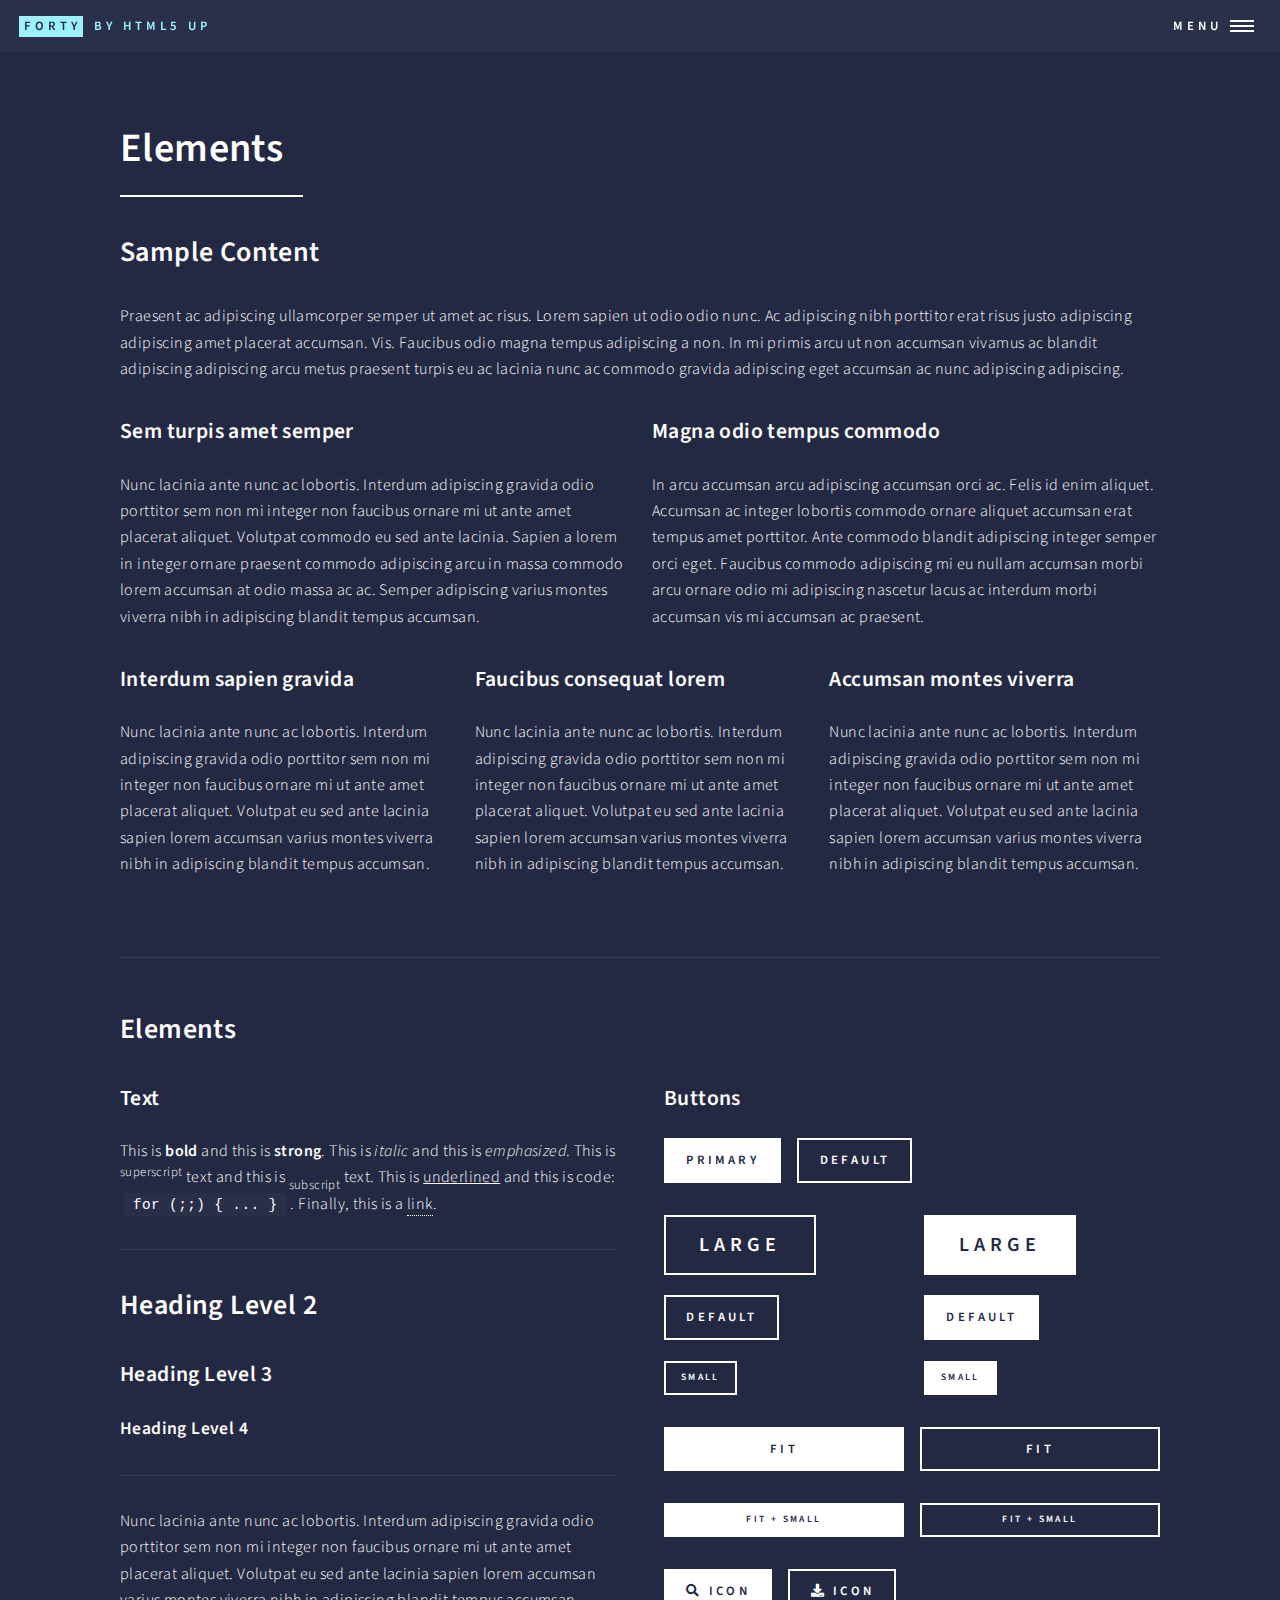
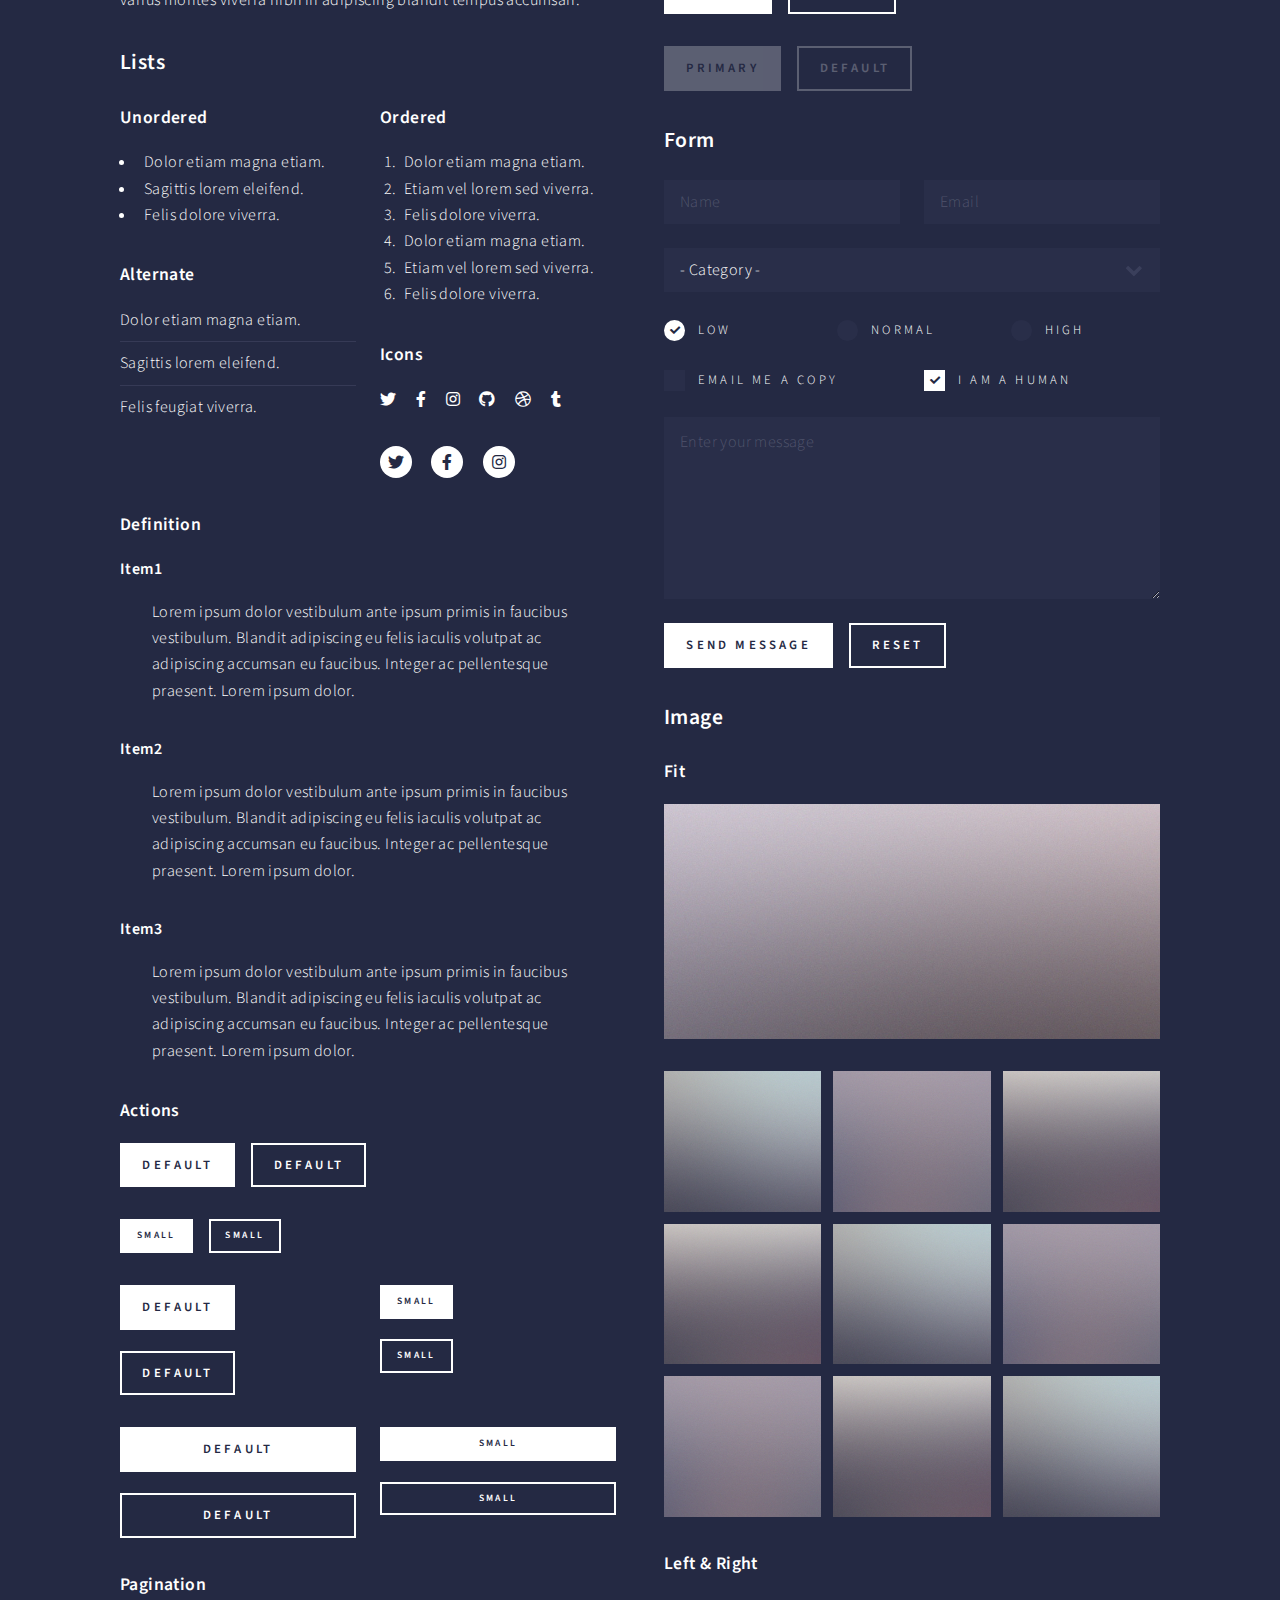
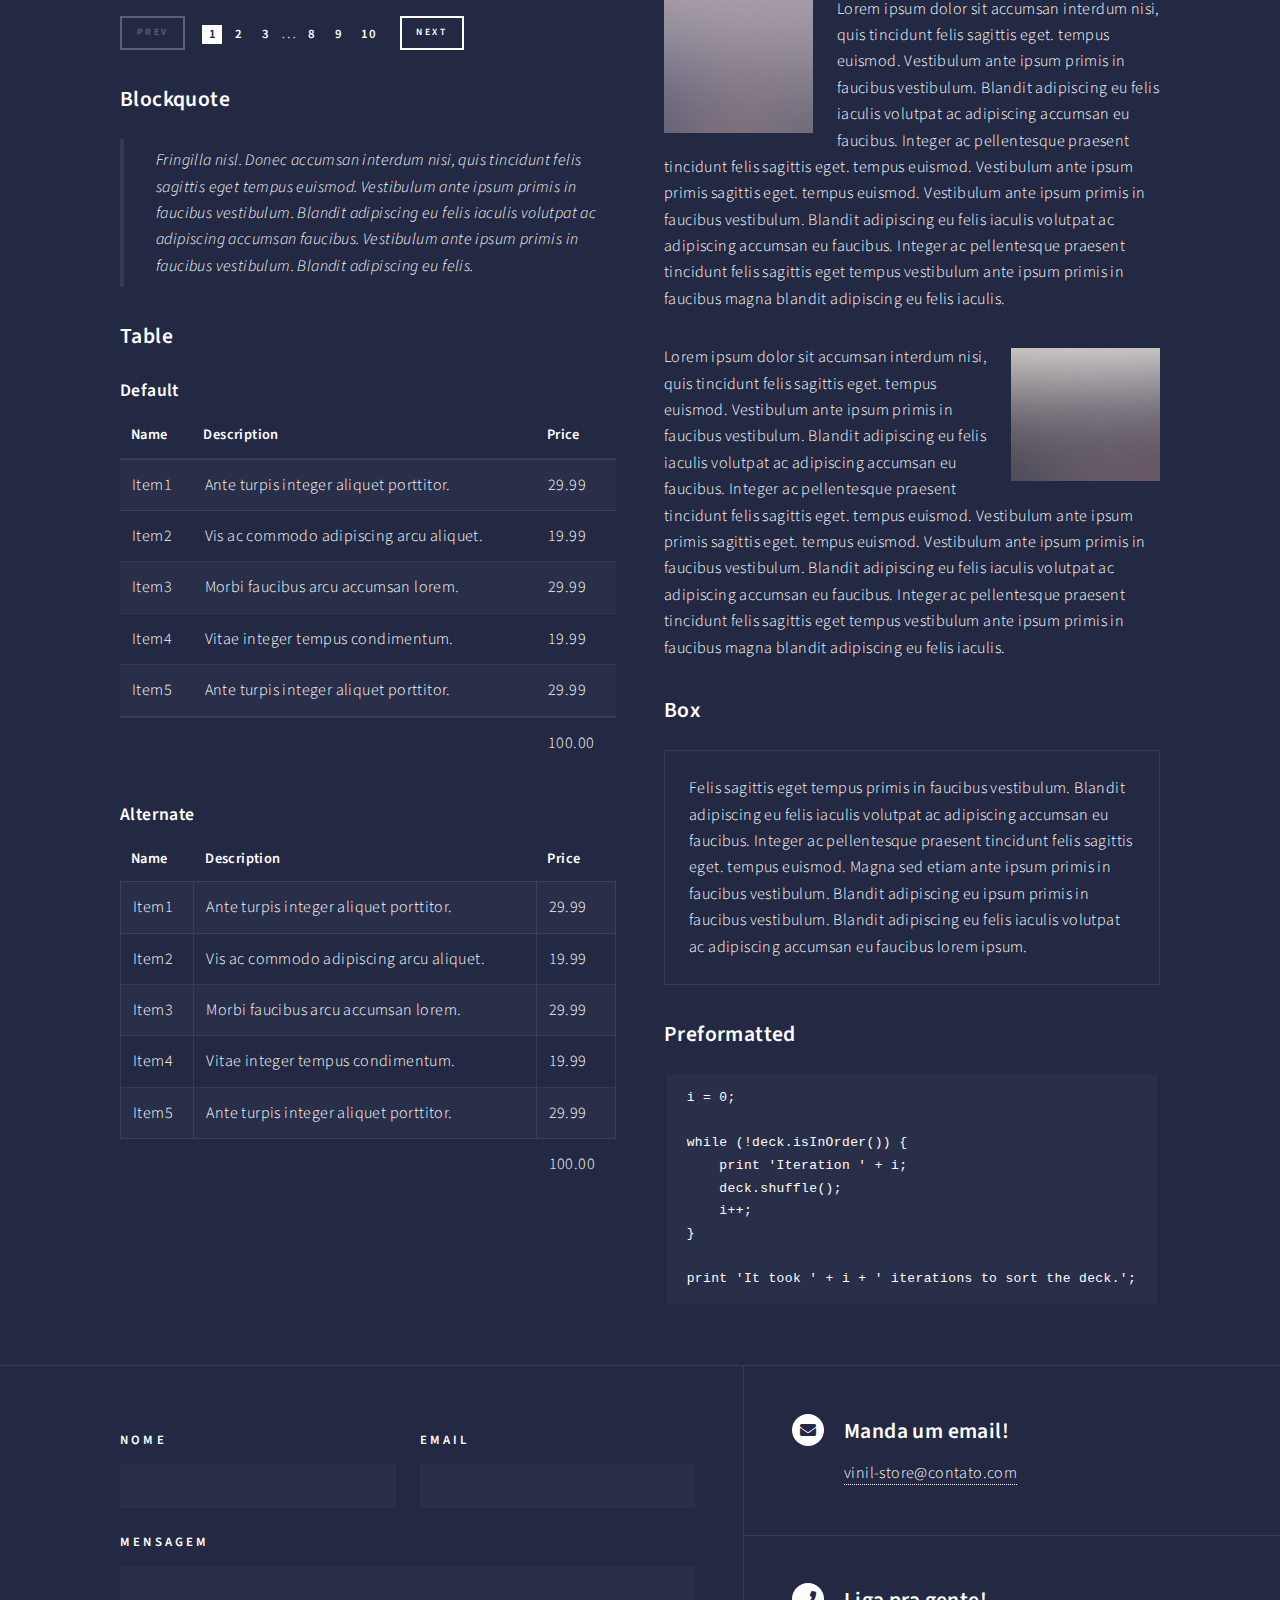
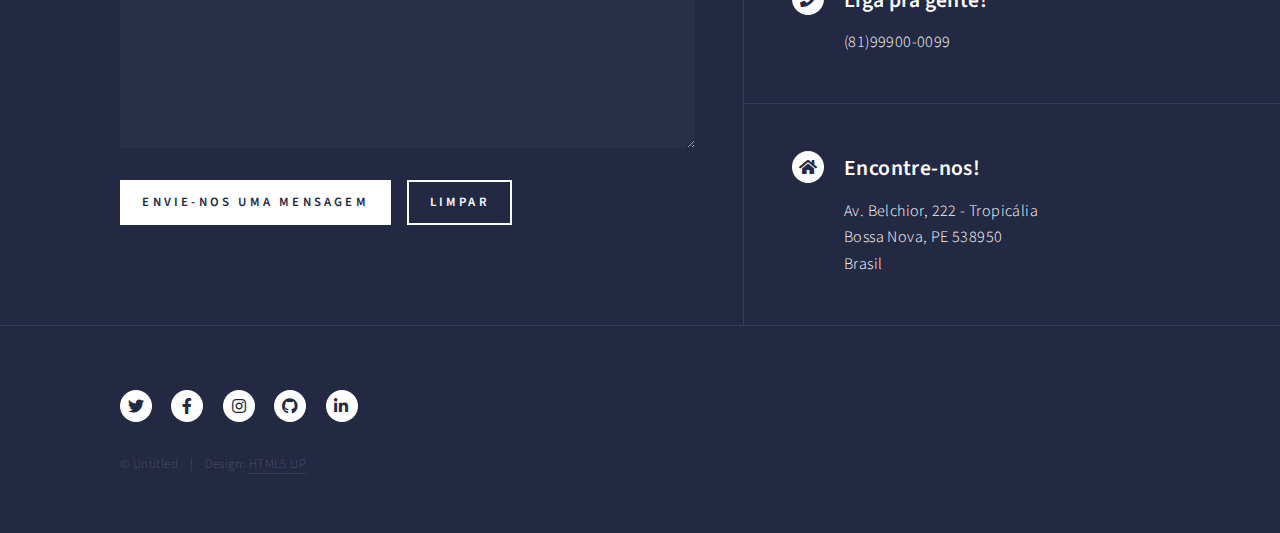
==== commit 737e4f4d: "alterações index, rodapé, 1 vinil do bob marley" ====
--- a/elements.html
+++ b/elements.html
@@ -29,14 +29,9 @@
 					<nav id="menu">
 						<ul class="links">
 							<li><a href="index.html">Home</a></li>
-							<li><a href="landing.html">Landing</a></li>
-							<li><a href="generic.html">Generic</a></li>
-							<li><a href="elements.html">Elements</a></li>
-						</ul>
-						<ul class="actions stacked">
-							<li><a href="#" class="button primary fit">Get Started</a></li>
-							<li><a href="#" class="button fit">Log In</a></li>
-						</ul>
+							<li><a href="landing.html">Produtos</a></li>
+							<li><a href="generic.html">Sobre</a></li>
+							
 					</nav>
 
 				<!-- Main -->
@@ -467,7 +462,7 @@
 								<form method="post" action="#">
 									<div class="fields">
 										<div class="field half">
-											<label for="name">Name</label>
+											<label for="name">Nome</label>
 											<input type="text" name="name" id="name" />
 										</div>
 										<div class="field half">
@@ -475,13 +470,13 @@
 											<input type="text" name="email" id="email" />
 										</div>
 										<div class="field">
-											<label for="message">Message</label>
+											<label for="message">Mensagem</label>
 											<textarea name="message" id="message" rows="6"></textarea>
 										</div>
 									</div>
 									<ul class="actions">
-										<li><input type="submit" value="Send Message" class="primary" /></li>
-										<li><input type="reset" value="Clear" /></li>
+										<li><input type="submit" value="Envie-nos uma Mensagem" class="primary" /></li>
+										<li><input type="reset" value="Limpar" /></li>
 									</ul>
 								</form>
 							</section>
@@ -489,24 +484,24 @@
 								<section>
 									<div class="contact-method">
 										<span class="icon solid alt fa-envelope"></span>
-										<h3>Email</h3>
-										<a href="#">information@untitled.tld</a>
+										<h3>Manda um email!</h3>
+										<a href="#">vinil-store@contato.com</a>
 									</div>
 								</section>
 								<section>
 									<div class="contact-method">
 										<span class="icon solid alt fa-phone"></span>
-										<h3>Phone</h3>
-										<span>(000) 000-0000 x12387</span>
+										<h3>Liga pra gente!</h3>
+										<span>(81)99900-0099</span>
 									</div>
 								</section>
 								<section>
 									<div class="contact-method">
 										<span class="icon solid alt fa-home"></span>
-										<h3>Address</h3>
-										<span>1234 Somewhere Road #5432<br />
-										Nashville, TN 00000<br />
-										United States of America</span>
+										<h3>Encontre-nos!</h3>
+										<span>Av. Belchior, 222 - Tropicália <br />
+										Bossa Nova, PE 538950<br />
+										Brasil</span>
 									</div>
 								</section>
 							</section>
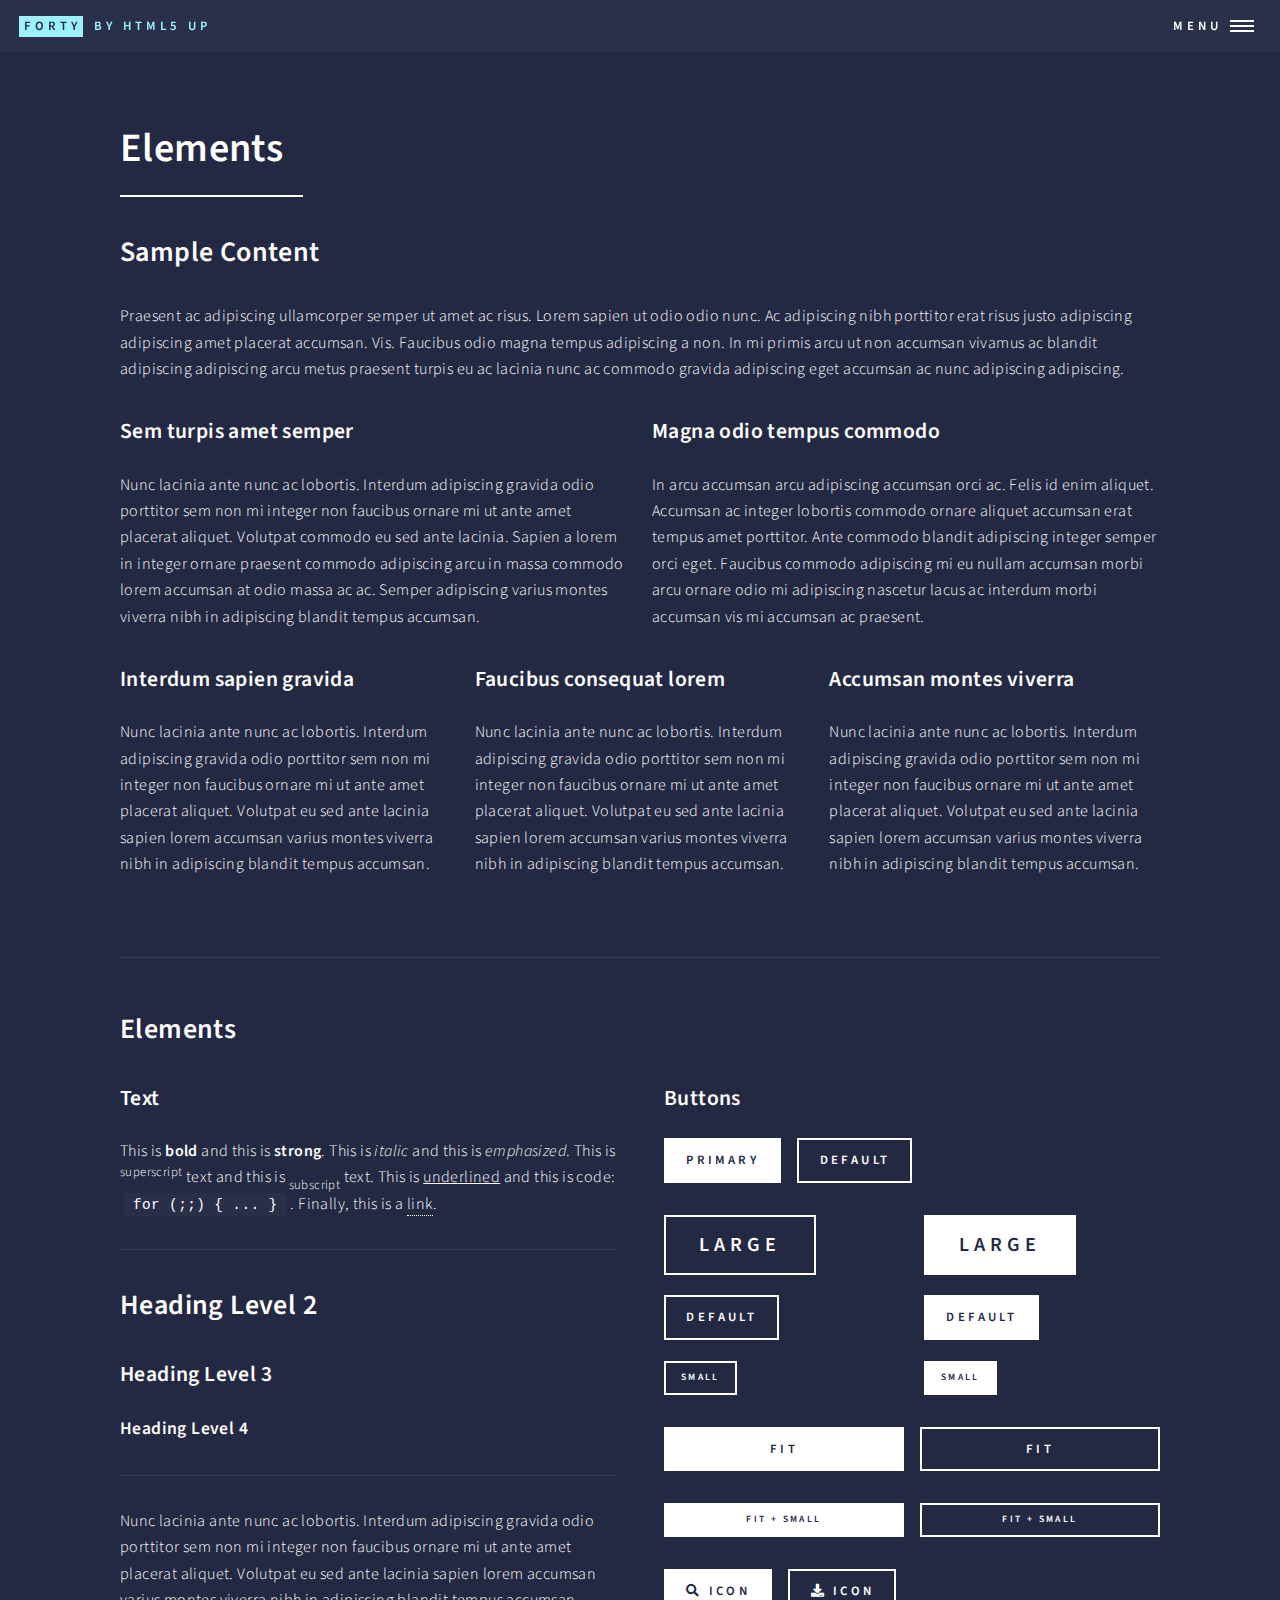
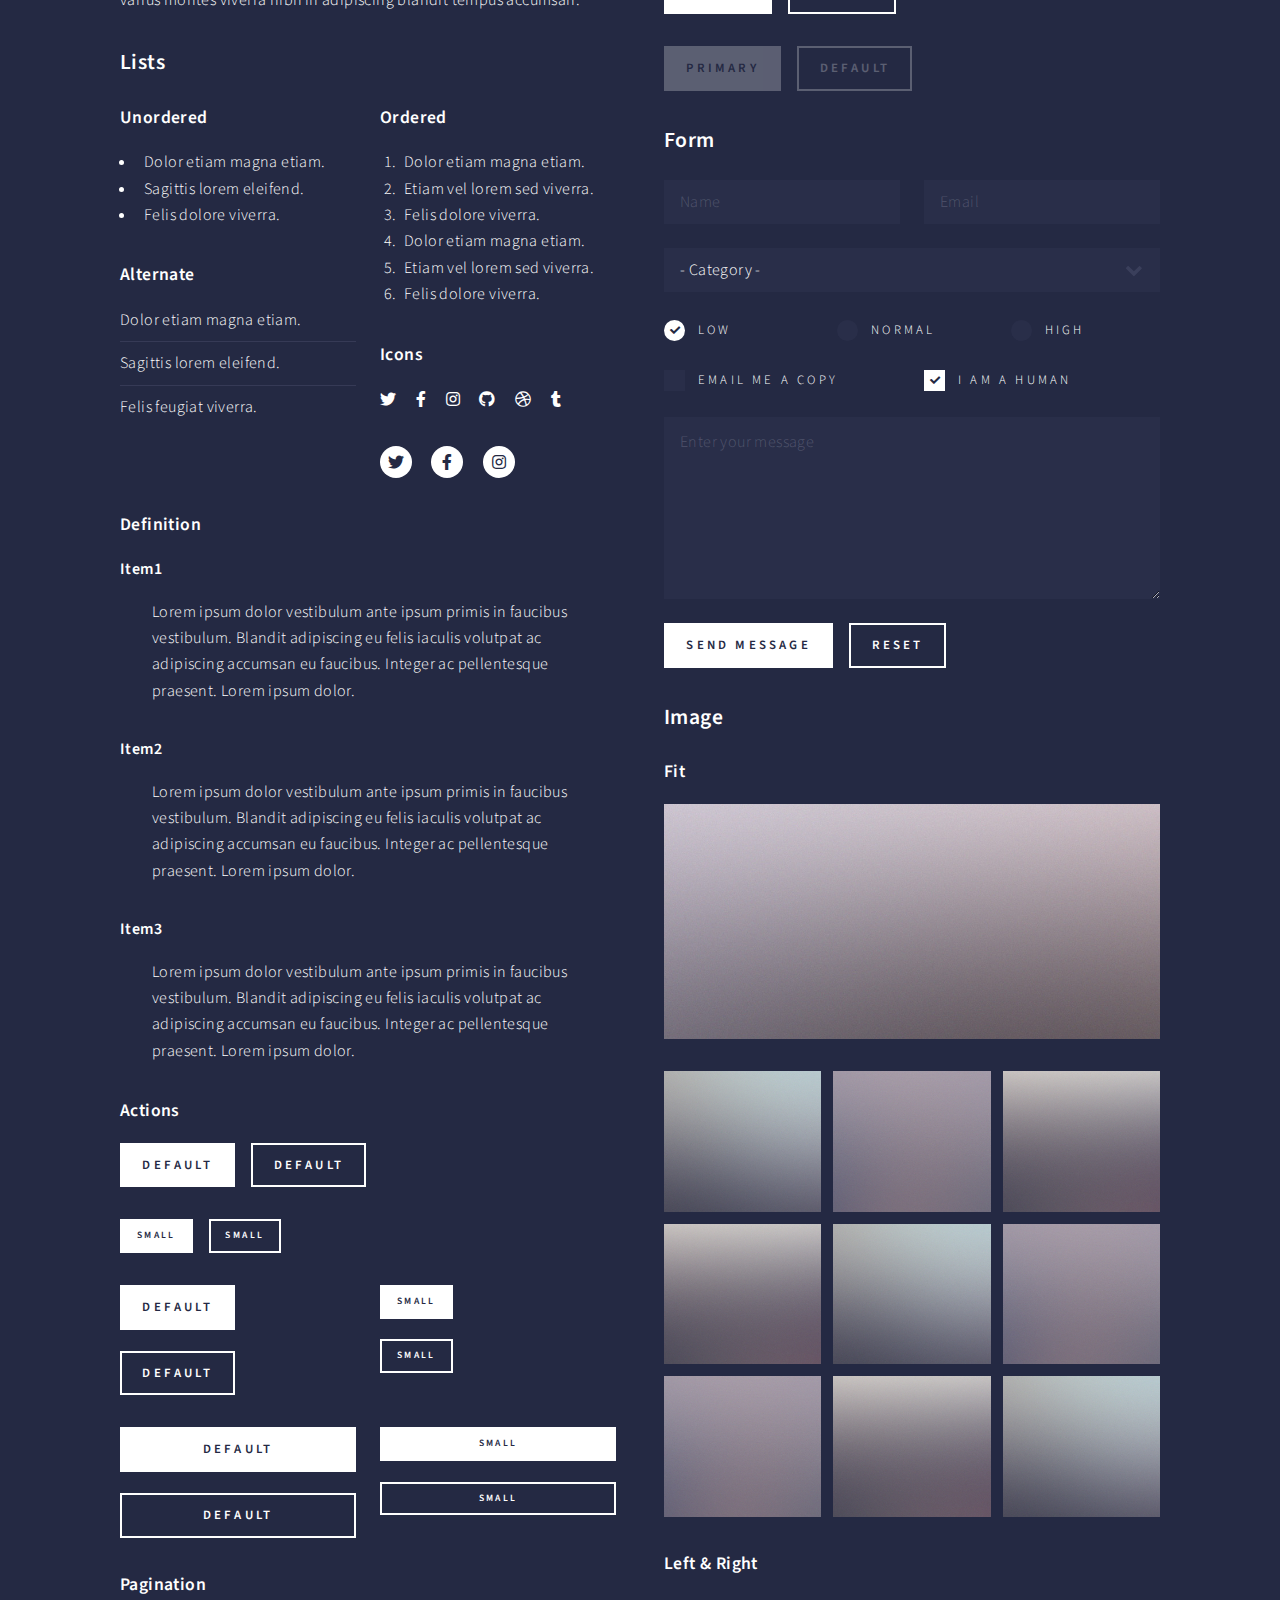
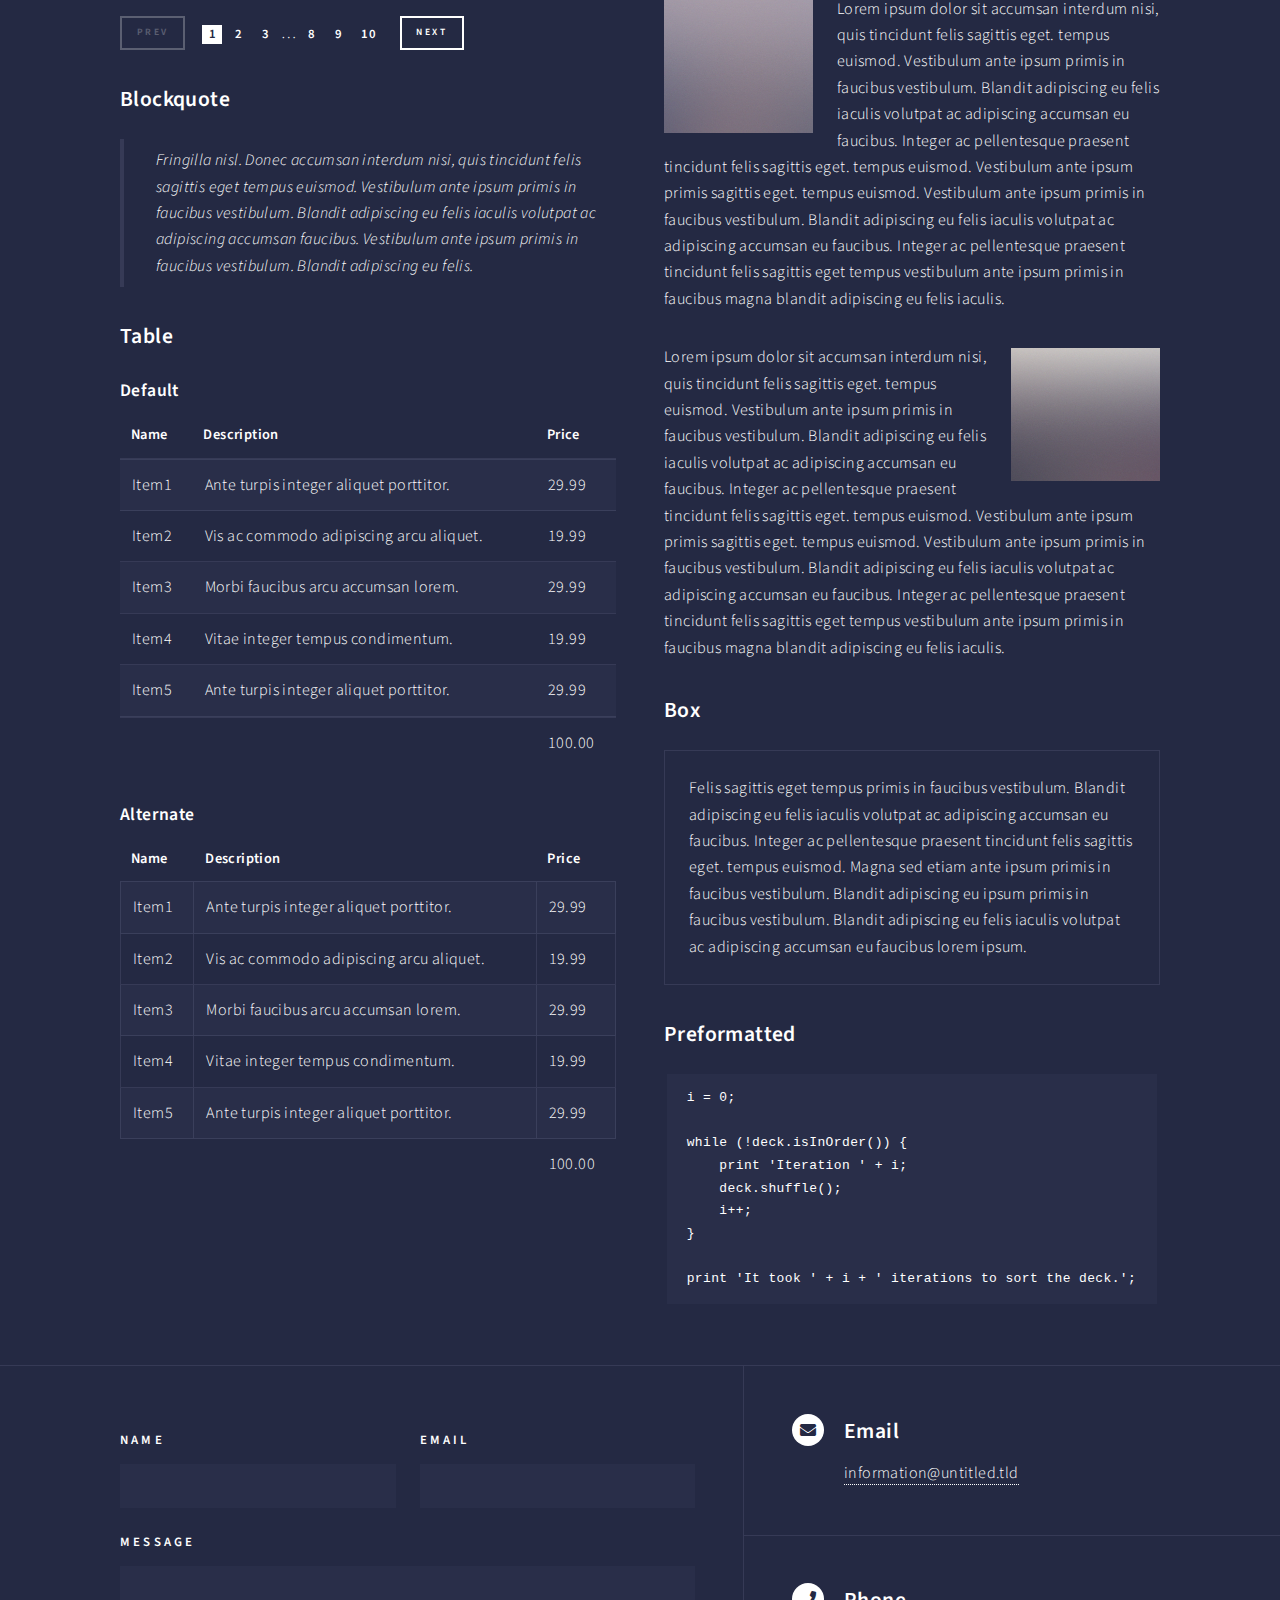
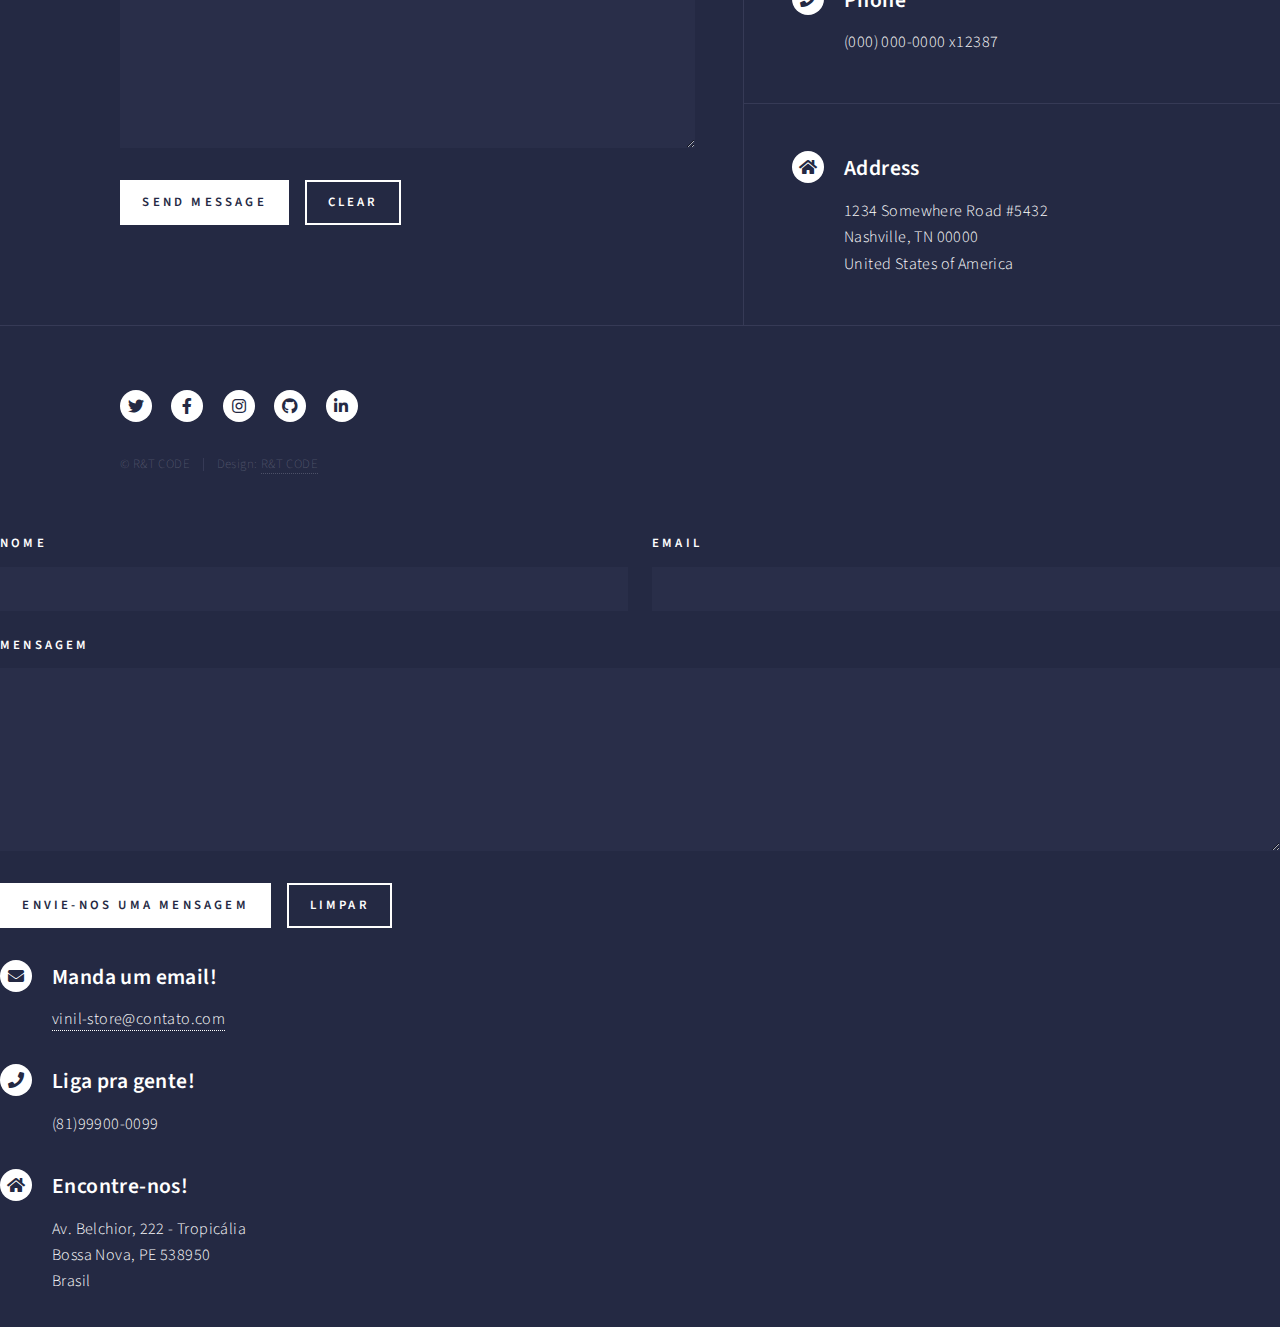
==== commit 57a2bc35: "alterações do index, produtos, sobre" ====
--- a/elements.html
+++ b/elements.html
@@ -29,8 +29,8 @@
 					<nav id="menu">
 						<ul class="links">
 							<li><a href="index.html">Home</a></li>
-							<li><a href="landing.html">Produtos</a></li>
-							<li><a href="generic.html">Sobre</a></li>
+							<li><a href="produtos.html">Produtos</a></li>
+							<li><a href="sobre.html">Sobre</a></li>
 							
 					</nav>
 
@@ -462,6 +462,70 @@
 								<form method="post" action="#">
 									<div class="fields">
 										<div class="field half">
+											<label for="name">Name</label>
+											<input type="text" name="name" id="name" />
+										</div>
+										<div class="field half">
+											<label for="email">Email</label>
+											<input type="text" name="email" id="email" />
+										</div>
+										<div class="field">
+											<label for="message">Message</label>
+											<textarea name="message" id="message" rows="6"></textarea>
+										</div>
+									</div>
+									<ul class="actions">
+										<li><input type="submit" value="Send Message" class="primary" /></li>
+										<li><input type="reset" value="Clear" /></li>
+									</ul>
+								</form>
+							</section>
+							<section class="split">
+								<section>
+									<div class="contact-method">
+										<span class="icon solid alt fa-envelope"></span>
+										<h3>Email</h3>
+										<a href="#">information@untitled.tld</a>
+									</div>
+								</section>
+								<section>
+									<div class="contact-method">
+										<span class="icon solid alt fa-phone"></span>
+										<h3>Phone</h3>
+										<span>(000) 000-0000 x12387</span>
+									</div>
+								</section>
+								<section>
+									<div class="contact-method">
+										<span class="icon solid alt fa-home"></span>
+										<h3>Address</h3>
+										<span>1234 Somewhere Road #5432<br />
+										Nashville, TN 00000<br />
+										United States of America</span>
+									</div>
+								</section>
+							</section>
+						</div>
+					</section>
+
+				<!-- Footer -->
+					<footer id="footer">
+						<div class="inner">
+							<ul class="icons">
+								<li><a href="#" class="icon brands alt fa-twitter"><span class="label">Twitter</span></a></li>
+								<li><a href="#" class="icon brands alt fa-facebook-f"><span class="label">Facebook</span></a></li>
+								<li><a href="#" class="icon brands alt fa-instagram"><span class="label">Instagram</span></a></li>
+								<li><a href="#" class="icon brands alt fa-github"><span class="label">GitHub</span></a></li>
+								<li><a href="#" class="icon brands alt fa-linkedin-in"><span class="label">LinkedIn</span></a></li>
+							</ul>
+							<ul class="copyright">
+								<li>&copy; R&T CODE</li><li>Design: <a href="https://html5up.net">R&T CODE</a></li>
+							</ul>
+						</div>
+					</footer>
+								<form method="post" action="#">
+									<div class="fields">
+										<div class="field half">
 											<label for="name">Nome</label>
 											<input type="text" name="name" id="name" />
 										</div>
@@ -508,22 +572,6 @@
 						</div>
 					</section>
 
-				<!-- Footer -->
-					<footer id="footer">
-						<div class="inner">
-							<ul class="icons">
-								<li><a href="#" class="icon brands alt fa-twitter"><span class="label">Twitter</span></a></li>
-								<li><a href="#" class="icon brands alt fa-facebook-f"><span class="label">Facebook</span></a></li>
-								<li><a href="#" class="icon brands alt fa-instagram"><span class="label">Instagram</span></a></li>
-								<li><a href="#" class="icon brands alt fa-github"><span class="label">GitHub</span></a></li>
-								<li><a href="#" class="icon brands alt fa-linkedin-in"><span class="label">LinkedIn</span></a></li>
-							</ul>
-							<ul class="copyright">
-								<li>&copy; Untitled</li><li>Design: <a href="https://html5up.net">HTML5 UP</a></li>
-							</ul>
-						</div>
-					</footer>
-
 			</div>
 
 		<!-- Scripts -->
